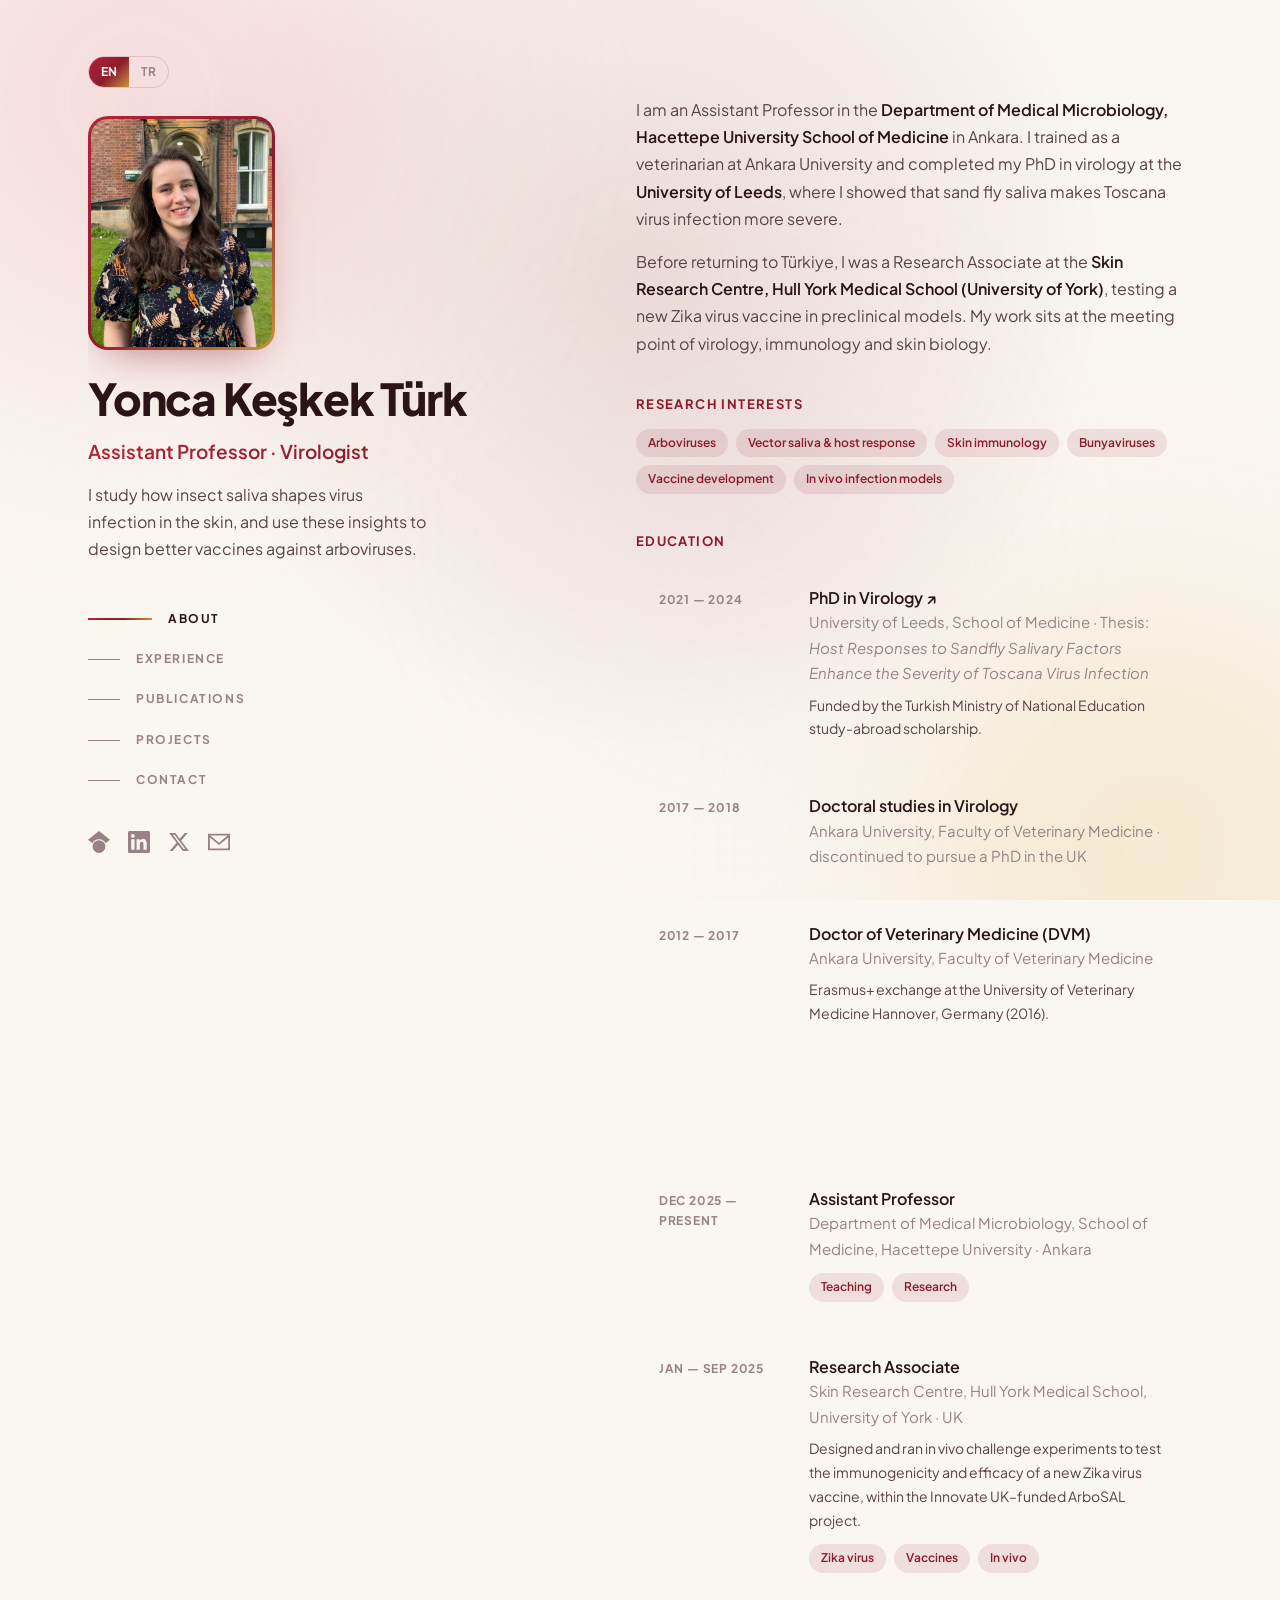
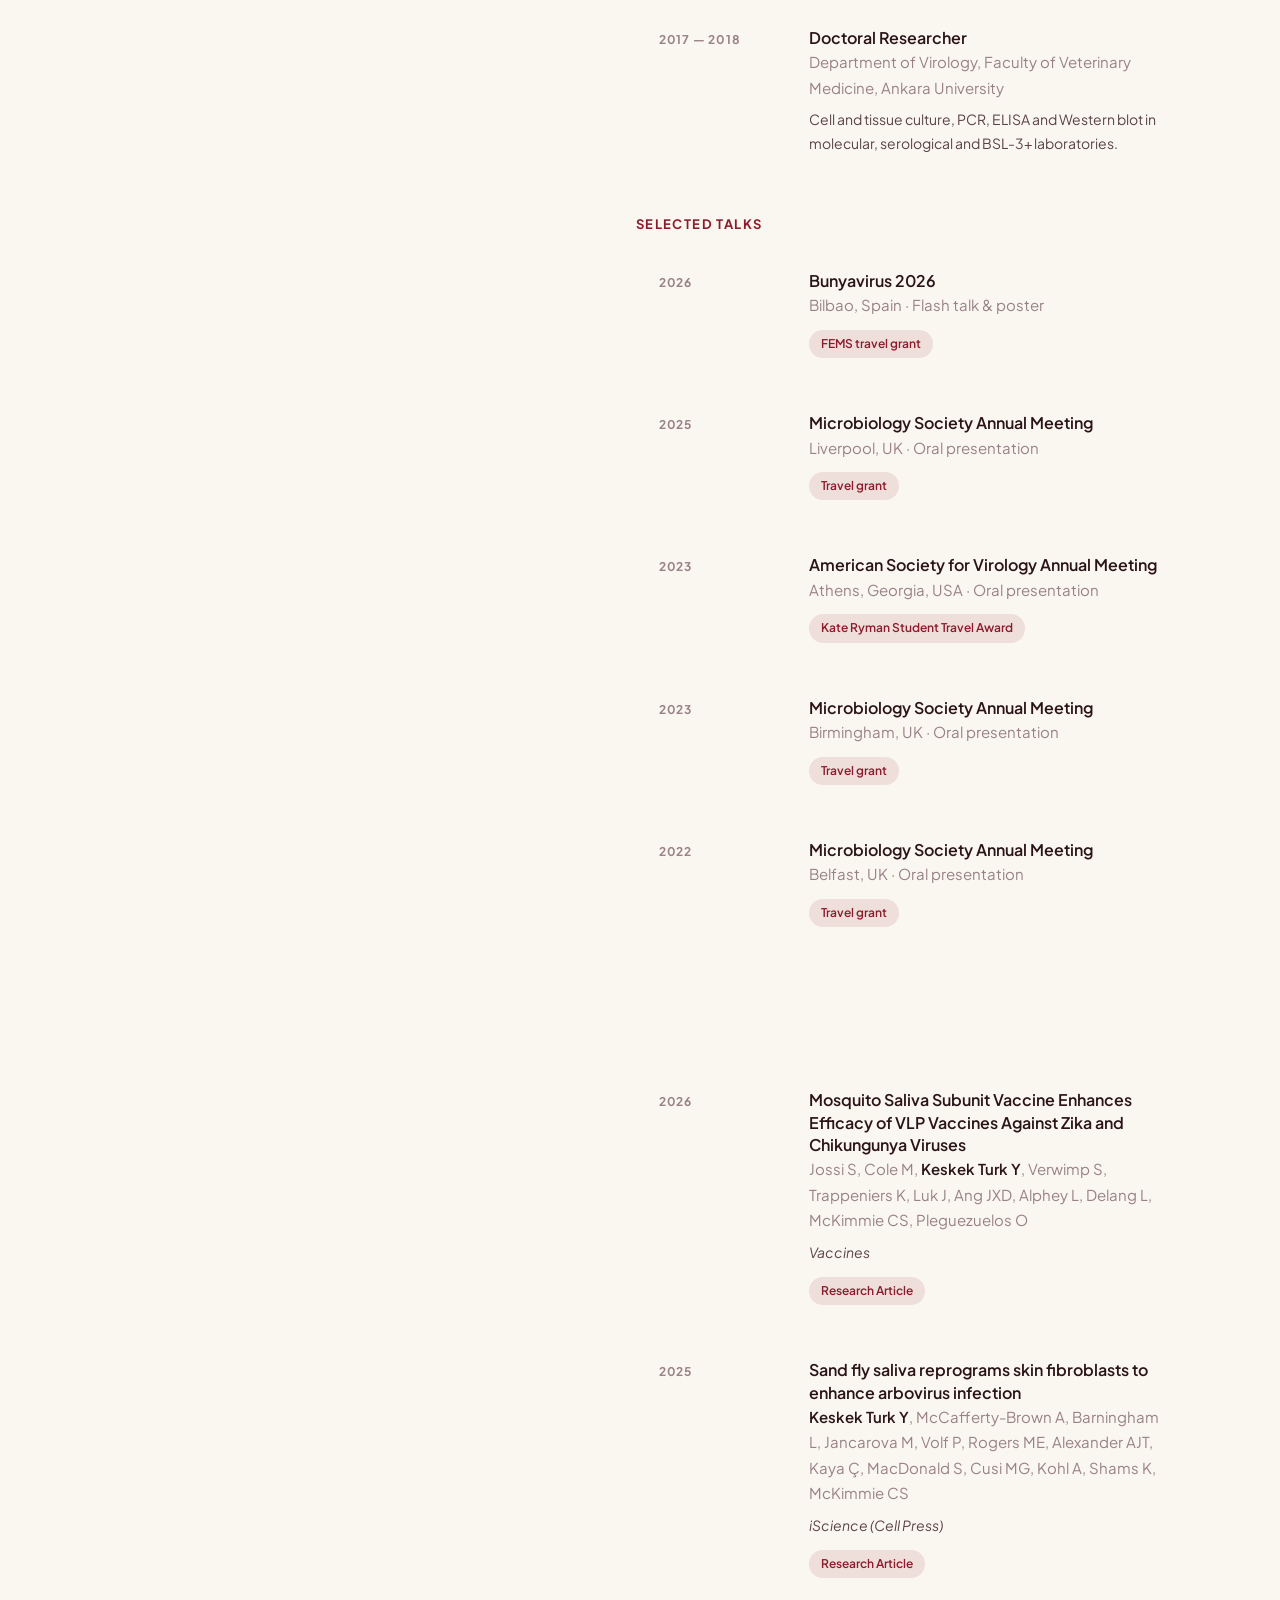
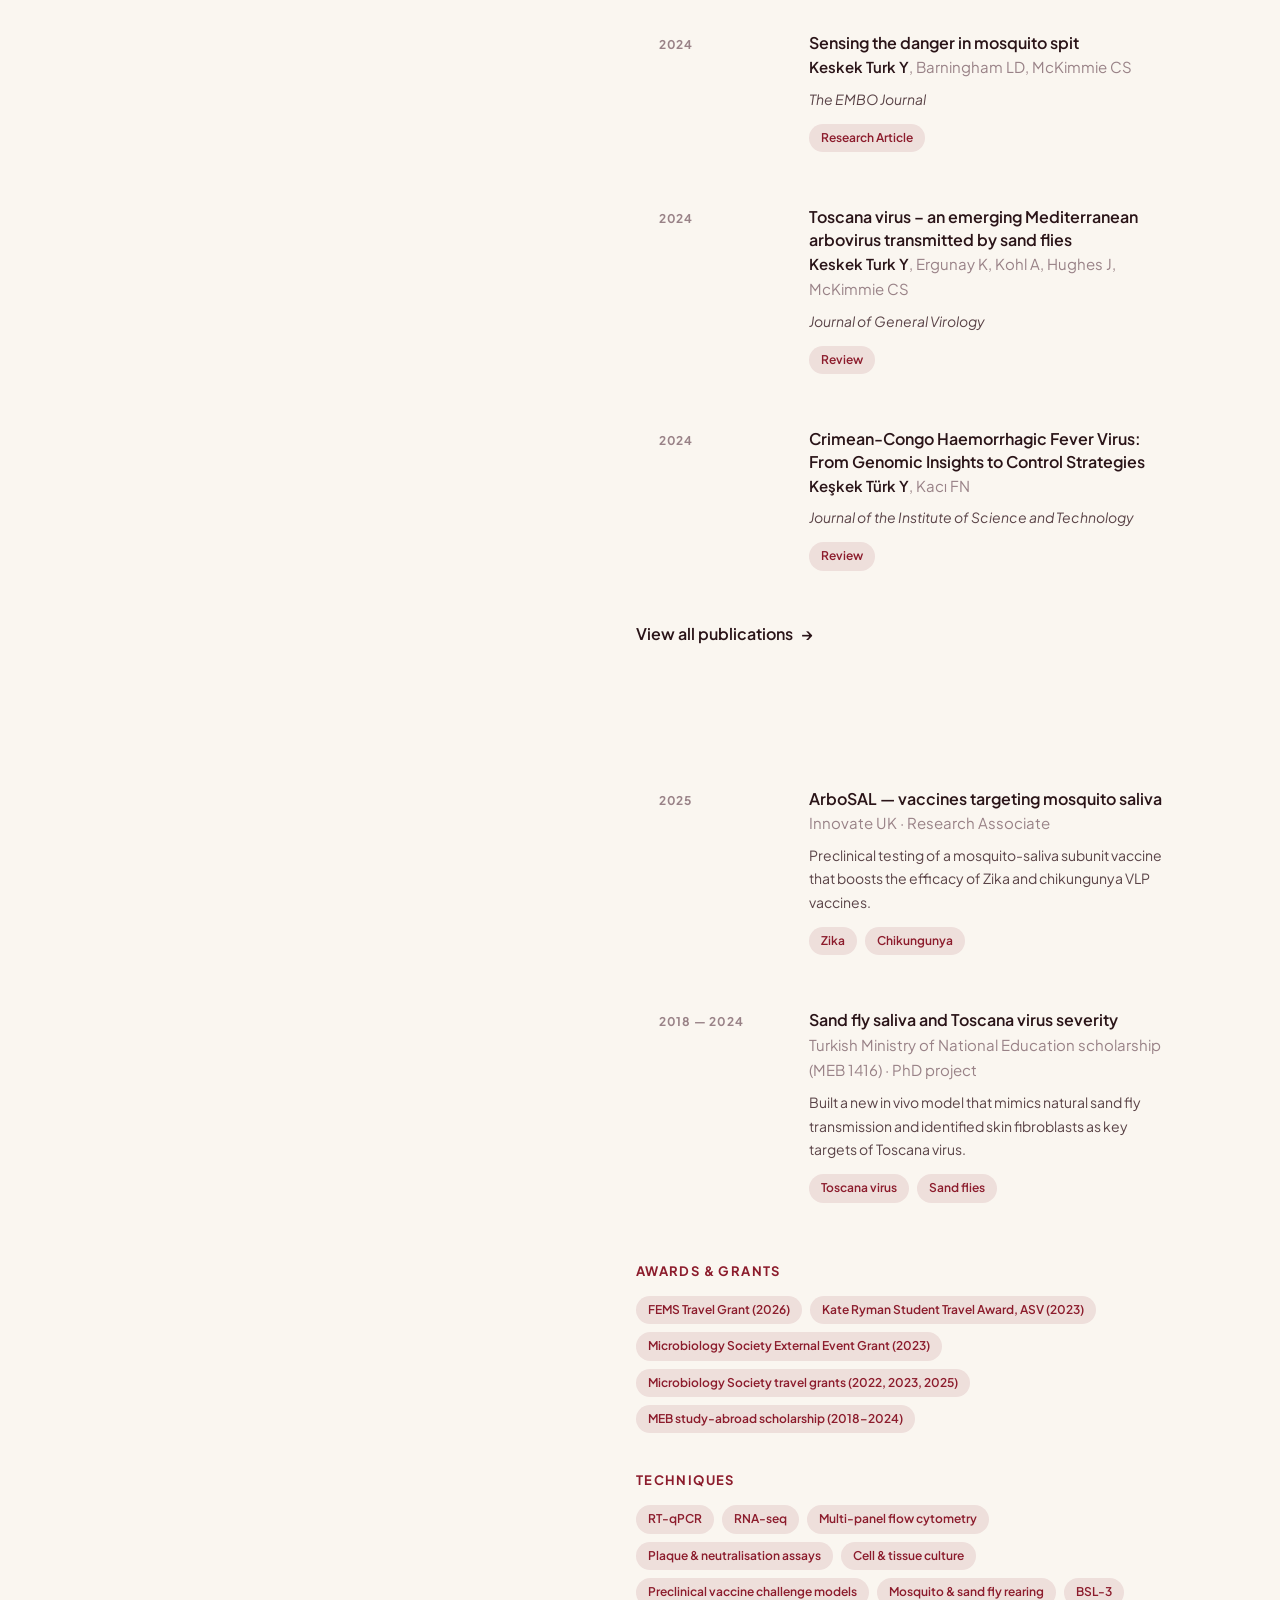
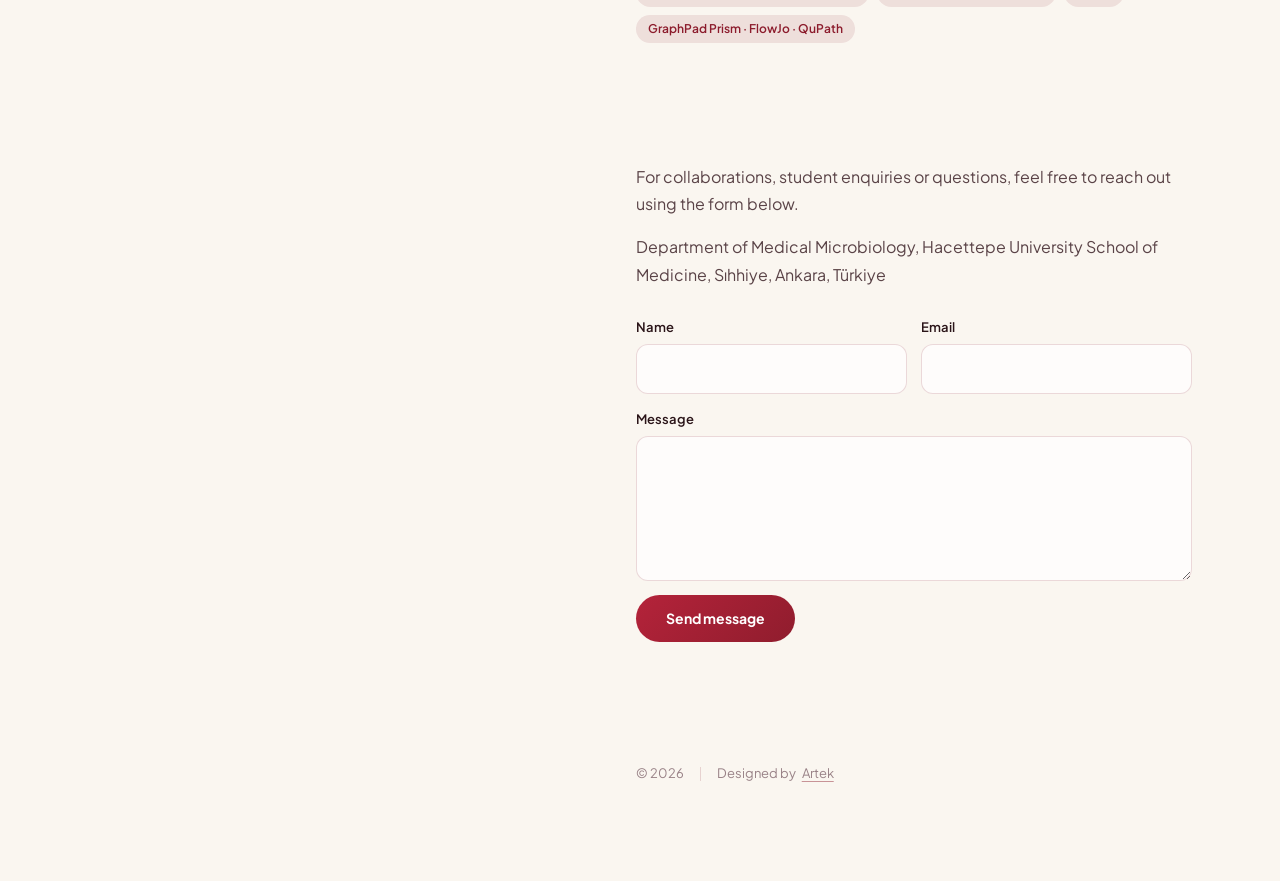
==== index.html @ ff36d695 "Add virus-themed favicon Co-Authored-By: Claude Opus 5.5 <noreply@anthropic.com>" ====
<!DOCTYPE html>
<html lang="en" data-lang="en">
<head>
  <meta charset="UTF-8">
  <meta name="viewport" content="width=device-width, initial-scale=1.0">
  <title>Dr. Yonca Keşkek Türk</title>
  <meta name="description" content="Dr. Yonca Keşkek Türk — Assistant Professor of Medical Microbiology at Hacettepe University. Virologist working on arboviruses, vector saliva and vaccines.">
  <meta property="og:title" content="Dr. Yonca Keşkek Türk">
  <meta property="og:description" content="Assistant Professor — research, publications and projects.">
  <meta property="og:image" content="https://yoncakeskekturk.com/images/yonca.jpg?v=3">
  <meta name="theme-color" content="#faf6f0">
  <link rel="icon" type="image/svg+xml" href="favicon.svg?v=1">
  <link rel="preconnect" href="https://fonts.googleapis.com">
  <link rel="preconnect" href="https://fonts.gstatic.com" crossorigin>
  <link href="https://fonts.googleapis.com/css2?family=Plus+Jakarta+Sans:wght@400;500;600;700;800&display=swap" rel="stylesheet">
  <link rel="stylesheet" href="styles.css?v=29">
  <script src="main.js?v=29" defer></script>
</head>
<body>
  <div class="bg-blobs" aria-hidden="true"><span></span><span></span><span></span></div>
  <div class="spotlight" aria-hidden="true"></div>

  <div class="layout">
    <header class="sidebar">
      <div>
      <div class="lang-switch" role="group" aria-label="Language">
        <button type="button" data-set-lang="en">EN</button>
        <button type="button" data-set-lang="tr">TR</button>
      </div>
        <div class="portrait"><img src="images/yonca.jpg?v=3" alt="Dr. Yonca Keşkek Türk" width="240" height="300"></div>
        <h1>Yonca Keşkek Türk</h1>
        <div class="title gradient-text"><span lang="en">Assistant Professor · Virologist</span><span lang="tr">Dr. Öğretim Üyesi · Virolog</span></div>
        <p class="tagline"><span lang="en">I study how insect saliva shapes virus infection in the skin, and use these insights to design better vaccines against arboviruses.</span><span lang="tr">Böcek tükürüğünün deride virüs enfeksiyonunu nasıl etkilediğini araştırıyor, bu bilgiyi arbovirüslere karşı daha etkili aşılar geliştirmek için kullanıyorum.</span></p>
        <nav aria-label="Sections">
          <ul class="nav">
        <li><a href="#about"><span lang="en">About</span><span lang="tr">Hakkında</span></a></li>
        <li><a href="#experience"><span lang="en">Experience</span><span lang="tr">Deneyim</span></a></li>
        <li><a href="#publications"><span lang="en">Publications</span><span lang="tr">Yayınlar</span></a></li>
        <li><a href="#projects"><span lang="en">Projects</span><span lang="tr">Projeler</span></a></li>
        <li><a href="#contact"><span lang="en">Contact</span><span lang="tr">İletişim</span></a></li>
          </ul>
        </nav>
      </div>
      <ul class="socials" aria-label="Profiles">
        <li><a href="https://scholar.google.com/citations?hl=en&amp;user=SQE0Mq8AAAAJ" target="_blank" rel="noopener" aria-label="Google Scholar" title="Google Scholar"><svg viewBox="0 0 24 24"><path d="M12 24a7 7 0 1 1 0-14 7 7 0 0 1 0 14zm0-24L0 9.5l4.838 3.94A8 8 0 0 1 12 9a8 8 0 0 1 7.162 4.44L24 9.5z"/></svg></a></li>
        <li><a href="https://www.linkedin.com/in/yoncakeskekturk" target="_blank" rel="noopener" aria-label="LinkedIn" title="LinkedIn"><svg viewBox="0 0 24 24"><path d="M20.447 20.452h-3.554v-5.569c0-1.328-.027-3.037-1.852-3.037-1.853 0-2.136 1.445-2.136 2.939v5.667H9.351V9h3.414v1.561h.046c.477-.9 1.637-1.85 3.37-1.85 3.601 0 4.267 2.37 4.267 5.455v6.286zM5.337 7.433a2.062 2.062 0 1 1 0-4.125 2.062 2.062 0 0 1 0 4.125zM7.119 20.452H3.555V9h3.564v11.452zM22.225 0H1.771C.792 0 0 .774 0 1.729v20.542C0 23.227.792 24 1.771 24h20.451C23.2 24 24 23.227 24 22.271V1.729C24 .774 23.2 0 22.222 0h.003z"/></svg></a></li>
        <li><a href="https://x.com/KeskekTurk" target="_blank" rel="noopener" aria-label="X (Twitter)" title="X (Twitter)"><svg viewBox="0 0 24 24"><path d="M18.244 2.25h3.308l-7.227 8.26 8.502 11.24H16.17l-5.214-6.817L4.99 21.75H1.68l7.73-8.835L1.254 2.25H8.08l4.713 6.231zm-1.161 17.52h1.833L7.084 4.126H5.117z"/></svg></a></li>
        <li><a href="mailto:yoncakeskekturk@outlook.com" aria-label="Email" title="Email"><svg viewBox="0 0 24 24"><path d="M0 3v18h24V3H0zm21.518 2L12 12.713 2.482 5h19.036zM2 19V7.183l10 8.104 10-8.104V19H2z"/></svg></a></li>
      </ul>
    </header>

    <main class="content">
      <section id="about">
        <h2 class="section-title"><span lang="en">About</span><span lang="tr">Hakkında</span></h2>
        <p><span lang="en">I am an Assistant Professor in the <strong>Department of Medical Microbiology, Hacettepe University School of Medicine</strong> in Ankara. I trained as a veterinarian at Ankara University and completed my PhD in virology at the <strong>University of Leeds</strong>, where I showed that sand fly saliva makes Toscana virus infection more severe.</span><span lang="tr">Ankara'da <strong>Hacettepe Üniversitesi Tıp Fakültesi Tıbbi Mikrobiyoloji Anabilim Dalı</strong>'nda Dr. Öğretim Üyesiyim. Ankara Üniversitesi Veteriner Fakültesi'nden mezun oldum ve doktoramı <strong>University of Leeds</strong>'te viroloji alanında tamamladım. Doktora çalışmamda kum sineği tükürüğünün Toskana virüsü enfeksiyonunu ağırlaştırdığını gösterdim.</span></p>
        <p><span lang="en">Before returning to Türkiye, I was a Research Associate at the <strong>Skin Research Centre, Hull York Medical School (University of York)</strong>, testing a new Zika virus vaccine in preclinical models. My work sits at the meeting point of virology, immunology and skin biology.</span><span lang="tr">Türkiye'ye dönmeden önce <strong>Hull York Medical School (University of York) Deri Araştırma Merkezi</strong>'nde araştırmacı olarak yeni bir Zika virüsü aşısını preklinik modellerde test ettim. Çalışmalarım viroloji, immünoloji ve deri biyolojisinin kesişiminde yer alıyor.</span></p>
        <h3 class="subhead"><span lang="en">Research Interests</span><span lang="tr">Araştırma Alanları</span></h3>
        <ul class="tags">
          <li class="tag"><span lang="en">Arboviruses</span><span lang="tr">Arbovirüsler</span></li>
          <li class="tag"><span lang="en">Vector saliva &amp; host response</span><span lang="tr">Vektör tükürüğü ve konak yanıtı</span></li>
          <li class="tag"><span lang="en">Skin immunology</span><span lang="tr">Deri immünolojisi</span></li>
          <li class="tag"><span lang="en">Bunyaviruses</span><span lang="tr">Bunyavirüsler</span></li>
          <li class="tag"><span lang="en">Vaccine development</span><span lang="tr">Aşı geliştirme</span></li>
          <li class="tag"><span lang="en">In vivo infection models</span><span lang="tr">In vivo enfeksiyon modelleri</span></li>
        </ul>
        <h3 class="subhead"><span lang="en">Education</span><span lang="tr">Eğitim</span></h3>
        <ul class="cards">
          <li class="entry">
            <div class="when"><span lang="en">2021 — 2024</span><span lang="tr">2021 — 2024</span></div>
            <div>
              <h3><a class="stretched" href="https://etheses.whiterose.ac.uk/id/eprint/35816/" target="_blank" rel="noopener"><span lang="en">PhD in Virology</span><span lang="tr">Doktora, Viroloji</span> <span class="arrow">↗</span></a></h3>
              <div class="sub">University of Leeds, School of Medicine · <span lang="en">Thesis: <em>Host Responses to Sandfly Salivary Factors Enhance the Severity of Toscana Virus Infection</em></span><span lang="tr">Tez: <em>Host Responses to Sandfly Salivary Factors Enhance the Severity of Toscana Virus Infection</em></span></div>
              <p><span lang="en">Funded by the Turkish Ministry of National Education study-abroad scholarship.</span><span lang="tr">Milli Eğitim Bakanlığı YLSY yurt dışı bursu ile desteklendi.</span></p>
            </div>
          </li>
          <li class="entry">
            <div class="when"><span lang="en">2017 — 2018</span><span lang="tr">2017 — 2018</span></div>
            <div>
              <h3><span lang="en">Doctoral studies in Virology</span><span lang="tr">Viroloji doktora eğitimi</span></h3>
              <div class="sub"><span lang="en">Ankara University, Faculty of Veterinary Medicine · discontinued to pursue a PhD in the UK</span><span lang="tr">Ankara Üniversitesi Veteriner Fakültesi · Birleşik Krallık'ta doktora için ayrıldı</span></div>
            </div>
          </li>
          <li class="entry">
            <div class="when"><span lang="en">2012 — 2017</span><span lang="tr">2012 — 2017</span></div>
            <div>
              <h3><span lang="en">Doctor of Veterinary Medicine (DVM)</span><span lang="tr">Veteriner Hekimlik Lisansı</span></h3>
              <div class="sub"><span lang="en">Ankara University, Faculty of Veterinary Medicine</span><span lang="tr">Ankara Üniversitesi Veteriner Fakültesi</span></div>
              <p><span lang="en">Erasmus+ exchange at the University of Veterinary Medicine Hannover, Germany (2016).</span><span lang="tr">Erasmus+ ile Hannover Veteriner Tıp Üniversitesi, Almanya (2016).</span></p>
            </div>
          </li>
        </ul>
      </section>

      <section id="experience">
        <h2 class="section-title"><span lang="en">Experience</span><span lang="tr">Deneyim</span></h2>
        <ul class="cards">
          <li class="entry">
            <div class="when"><span lang="en">Dec 2025 — Present</span><span lang="tr">Ara 2025 — Günümüz</span></div>
            <div>
              <h3><span lang="en">Assistant Professor</span><span lang="tr">Dr. Öğretim Üyesi</span></h3>
              <div class="sub"><span lang="en">Department of Medical Microbiology, School of Medicine, Hacettepe University · Ankara</span><span lang="tr">Tıbbi Mikrobiyoloji Anabilim Dalı, Tıp Fakültesi, Hacettepe Üniversitesi · Ankara</span></div>
              <ul class="tags"><li class="tag"><span lang="en">Teaching</span><span lang="tr">Eğitim</span></li><li class="tag"><span lang="en">Research</span><span lang="tr">Araştırma</span></li></ul>
            </div>
          </li>
          <li class="entry">
            <div class="when"><span lang="en">Jan — Sep 2025</span><span lang="tr">Oca — Eyl 2025</span></div>
            <div>
              <h3><span lang="en">Research Associate</span><span lang="tr">Araştırma Görevlisi (Postdoc)</span></h3>
              <div class="sub">Skin Research Centre, Hull York Medical School, University of York · <span lang="en">UK</span><span lang="tr">Birleşik Krallık</span></div>
              <p><span lang="en">Designed and ran in vivo challenge experiments to test the immunogenicity and efficacy of a new Zika virus vaccine, within the Innovate UK–funded ArboSAL project.</span><span lang="tr">Innovate UK destekli ArboSAL projesi kapsamında yeni bir Zika virüsü aşısının bağışıklık yanıtını ve etkinliğini test eden in vivo deneyleri tasarlayıp yürüttüm.</span></p>
              <ul class="tags"><li class="tag">Zika virus</li><li class="tag">Vaccines</li><li class="tag">In vivo</li></ul>
            </div>
          </li>
          <li class="entry">
            <div class="when"><span lang="en">2017 — 2018</span><span lang="tr">2017 — 2018</span></div>
            <div>
              <h3><span lang="en">Doctoral Researcher</span><span lang="tr">Doktora Araştırmacısı</span></h3>
              <div class="sub"><span lang="en">Department of Virology, Faculty of Veterinary Medicine, Ankara University</span><span lang="tr">Viroloji Anabilim Dalı, Veteriner Fakültesi, Ankara Üniversitesi</span></div>
              <p><span lang="en">Cell and tissue culture, PCR, ELISA and Western blot in molecular, serological and BSL-3+ laboratories.</span><span lang="tr">Moleküler, serolojik ve BSL-3+ laboratuvarlarında hücre ve doku kültürü, PCR, ELISA ve Western blot çalışmaları.</span></p>
            </div>
          </li>
        </ul>

        <h3 class="subhead"><span lang="en">Selected Talks</span><span lang="tr">Seçilmiş Sunumlar</span></h3>
        <ul class="cards">
          <li class="entry">
            <div class="when"><span lang="en">2026</span><span lang="tr">2026</span></div>
            <div>
              <h3>Bunyavirus 2026</h3>
              <div class="sub">Bilbao, <span lang="en">Spain</span><span lang="tr">İspanya</span> · <span lang="en">Flash talk &amp; poster</span><span lang="tr">Kısa sunum ve poster</span></div>
              <ul class="tags"><li class="tag"><span lang="en">FEMS travel grant</span><span lang="tr">FEMS seyahat bursu</span></li></ul>
            </div>
          </li>
          <li class="entry">
            <div class="when"><span lang="en">2025</span><span lang="tr">2025</span></div>
            <div>
              <h3>Microbiology Society Annual Meeting</h3>
              <div class="sub">Liverpool, UK · <span lang="en">Oral presentation</span><span lang="tr">Sözlü sunum</span></div>
              <ul class="tags"><li class="tag"><span lang="en">Travel grant</span><span lang="tr">Seyahat bursu</span></li></ul>
            </div>
          </li>
          <li class="entry">
            <div class="when"><span lang="en">2023</span><span lang="tr">2023</span></div>
            <div>
              <h3>American Society for Virology Annual Meeting</h3>
              <div class="sub">Athens, Georgia, USA · <span lang="en">Oral presentation</span><span lang="tr">Sözlü sunum</span></div>
              <ul class="tags"><li class="tag">Kate Ryman Student Travel Award</li></ul>
            </div>
          </li>
          <li class="entry">
            <div class="when"><span lang="en">2023</span><span lang="tr">2023</span></div>
            <div>
              <h3>Microbiology Society Annual Meeting</h3>
              <div class="sub">Birmingham, UK · <span lang="en">Oral presentation</span><span lang="tr">Sözlü sunum</span></div>
              <ul class="tags"><li class="tag"><span lang="en">Travel grant</span><span lang="tr">Seyahat bursu</span></li></ul>
            </div>
          </li>
          <li class="entry">
            <div class="when"><span lang="en">2022</span><span lang="tr">2022</span></div>
            <div>
              <h3>Microbiology Society Annual Meeting</h3>
              <div class="sub">Belfast, UK · <span lang="en">Oral presentation</span><span lang="tr">Sözlü sunum</span></div>
              <ul class="tags"><li class="tag"><span lang="en">Travel grant</span><span lang="tr">Seyahat bursu</span></li></ul>
            </div>
          </li>
        </ul>
      </section>

      <section id="publications">
        <h2 class="section-title"><span lang="en">Publications</span><span lang="tr">Yayınlar</span></h2>
        <ul class="cards">
          <li class="entry" data-type="article">
            <div class="when">2026</div>
            <div>
              <h3>Mosquito Saliva Subunit Vaccine Enhances Efficacy of VLP Vaccines Against Zika and Chikungunya Viruses</h3>
              <div class="sub">Jossi S, Cole M, <strong>Keskek Turk Y</strong>, Verwimp S, Trappeniers K, Luk J, Ang JXD, Alphey L, Delang L, McKimmie CS, Pleguezuelos O</div>
              <p><em>Vaccines</em></p>
              <ul class="tags"><li class="tag"><span lang="en">Research Article</span><span lang="tr">Araştırma Makalesi</span></li></ul>
            </div>
          </li>
          <li class="entry" data-type="article">
            <div class="when">2025</div>
            <div>
              <h3>Sand fly saliva reprograms skin fibroblasts to enhance arbovirus infection</h3>
              <div class="sub"><strong>Keskek Turk Y</strong>, McCafferty-Brown A, Barningham L, Jancarova M, Volf P, Rogers ME, Alexander AJT, Kaya Ç, MacDonald S, Cusi MG, Kohl A, Shams K, McKimmie CS</div>
              <p><em>iScience (Cell Press)</em></p>
              <ul class="tags"><li class="tag"><span lang="en">Research Article</span><span lang="tr">Araştırma Makalesi</span></li></ul>
            </div>
          </li>
          <li class="entry" data-type="article">
            <div class="when">2024</div>
            <div>
              <h3>Sensing the danger in mosquito spit</h3>
              <div class="sub"><strong>Keskek Turk Y</strong>, Barningham LD, McKimmie CS</div>
              <p><em>The EMBO Journal</em></p>
              <ul class="tags"><li class="tag"><span lang="en">Research Article</span><span lang="tr">Araştırma Makalesi</span></li></ul>
            </div>
          </li>
          <li class="entry" data-type="review">
            <div class="when">2024</div>
            <div>
              <h3>Toscana virus – an emerging Mediterranean arbovirus transmitted by sand flies</h3>
              <div class="sub"><strong>Keskek Turk Y</strong>, Ergunay K, Kohl A, Hughes J, McKimmie CS</div>
              <p><em>Journal of General Virology</em></p>
              <ul class="tags"><li class="tag"><span lang="en">Review</span><span lang="tr">Derleme</span></li></ul>
            </div>
          </li>
          <li class="entry" data-type="review">
            <div class="when">2024</div>
            <div>
              <h3>Crimean-Congo Haemorrhagic Fever Virus: From Genomic Insights to Control Strategies</h3>
              <div class="sub"><strong>Keşkek Türk Y</strong>, Kacı FN</div>
              <p><em>Journal of the Institute of Science and Technology</em></p>
              <ul class="tags"><li class="tag"><span lang="en">Review</span><span lang="tr">Derleme</span></li></ul>
            </div>
          </li>
        </ul>
        <a class="more-link" href="publications.html"><span lang="en">View all publications</span><span lang="tr">Tüm yayınları gör</span> <span class="arrow">→</span></a>
      </section>

      <section id="projects">
        <h2 class="section-title"><span lang="en">Projects &amp; Funding</span><span lang="tr">Projeler ve Destekler</span></h2>
        <ul class="cards">
          <li class="entry">
            <div class="when"><span lang="en">2025</span><span lang="tr">2025</span></div>
            <div>
              <h3><span lang="en">ArboSAL — vaccines targeting mosquito saliva</span><span lang="tr">ArboSAL — sivrisinek tükürüğünü hedefleyen aşılar</span></h3>
              <div class="sub">Innovate UK · <span lang="en">Research Associate</span><span lang="tr">Araştırmacı</span></div>
              <p><span lang="en">Preclinical testing of a mosquito-saliva subunit vaccine that boosts the efficacy of Zika and chikungunya VLP vaccines.</span><span lang="tr">Zika ve chikungunya VLP aşılarının etkinliğini artıran sivrisinek tükürüğü alt birim aşısının preklinik testleri.</span></p>
              <ul class="tags"><li class="tag">Zika</li><li class="tag">Chikungunya</li></ul>
            </div>
          </li>
          <li class="entry">
            <div class="when"><span lang="en">2018 — 2024</span><span lang="tr">2018 — 2024</span></div>
            <div>
              <h3><span lang="en">Sand fly saliva and Toscana virus severity</span><span lang="tr">Kum sineği tükürüğü ve Toskana virüsü</span></h3>
              <div class="sub"><span lang="en">Turkish Ministry of National Education scholarship (MEB 1416) · PhD project</span><span lang="tr">Milli Eğitim Bakanlığı YLSY bursu (MEB 1416) · Doktora projesi</span></div>
              <p><span lang="en">Built a new in vivo model that mimics natural sand fly transmission and identified skin fibroblasts as key targets of Toscana virus.</span><span lang="tr">Doğal kum sineği bulaşını taklit eden yeni bir in vivo model kurdum ve deri fibroblastlarını Toskana virüsünün temel hedef hücreleri olarak belirledim.</span></p>
              <ul class="tags"><li class="tag">Toscana virus</li><li class="tag"><span lang="en">Sand flies</span><span lang="tr">Kum sinekleri</span></li></ul>
            </div>
          </li>
        </ul>

        <h3 class="subhead"><span lang="en">Awards &amp; Grants</span><span lang="tr">Ödüller ve Burslar</span></h3>
        <ul class="tags">
          <li class="tag">FEMS Travel Grant (2026)</li>
          <li class="tag">Kate Ryman Student Travel Award, ASV (2023)</li>
          <li class="tag">Microbiology Society External Event Grant (2023)</li>
          <li class="tag"><span lang="en">Microbiology Society travel grants (2022, 2023, 2025)</span><span lang="tr">Microbiology Society seyahat bursları (2022, 2023, 2025)</span></li>
          <li class="tag"><span lang="en">MEB study-abroad scholarship (2018–2024)</span><span lang="tr">MEB yurt dışı lisansüstü bursu (2018–2024)</span></li>
        </ul>

        <h3 class="subhead"><span lang="en">Techniques</span><span lang="tr">Teknikler</span></h3>
        <ul class="tags">
          <li class="tag">RT-qPCR</li><li class="tag">RNA-seq</li><li class="tag"><span lang="en">Multi-panel flow cytometry</span><span lang="tr">Çok parametreli akım sitometrisi</span></li>
          <li class="tag"><span lang="en">Plaque &amp; neutralisation assays</span><span lang="tr">Plak ve nötralizasyon testleri</span></li><li class="tag"><span lang="en">Cell &amp; tissue culture</span><span lang="tr">Hücre ve doku kültürü</span></li>
          <li class="tag"><span lang="en">Preclinical vaccine challenge models</span><span lang="tr">Preklinik aşı deney modelleri</span></li><li class="tag"><span lang="en">Mosquito &amp; sand fly rearing</span><span lang="tr">Sivrisinek ve kum sineği yetiştirme</span></li>
          <li class="tag">BSL-3</li><li class="tag">GraphPad Prism · FlowJo · QuPath</li>
        </ul>
      </section>

      <section id="contact">
        <h2 class="section-title"><span lang="en">Contact</span><span lang="tr">İletişim</span></h2>
        <p><span lang="en">For collaborations, student enquiries or questions, feel free to reach out using the form below.</span><span lang="tr">İş birlikleri, öğrenci başvuruları veya sorularınız için aşağıdaki formu kullanarak bana ulaşabilirsiniz.</span></p>
        <ul class="contact-lines">
          <li><span lang="en">Department of Medical Microbiology, Hacettepe University School of Medicine, Sıhhiye, Ankara, Türkiye</span><span lang="tr">Tıbbi Mikrobiyoloji Anabilim Dalı, Hacettepe Üniversitesi Tıp Fakültesi, Sıhhiye, Ankara</span></li>
        </ul>
        <form class="contact-form" action="https://formsubmit.co/yoncakeskekturk@outlook.com" method="POST">
          <input type="hidden" name="_next" value="https://yoncakeskekturk.com/#contact">
          <input type="hidden" name="_captcha" value="true">
          <div class="form-row">
            <div class="form-group"><label for="f-name"><span lang="en">Name</span><span lang="tr">Ad Soyad</span></label><input id="f-name" type="text" name="name" required></div>
            <div class="form-group"><label for="f-email"><span lang="en">Email</span><span lang="tr">E-posta</span></label><input id="f-email" type="email" name="email" required></div>
          </div>
          <div class="form-group"><label for="f-msg"><span lang="en">Message</span><span lang="tr">Mesaj</span></label><textarea id="f-msg" name="message" rows="5" required></textarea></div>
          <button type="submit" class="btn"><span lang="en">Send message</span><span lang="tr">Mesaj gönder</span></button>
        </form>
      </section>

      <footer class="note">© 2026<span class="divider" aria-hidden="true"></span>Designed by <a class="credit" href="https://www.linkedin.com/in/ahmetturk08/" target="_blank" rel="noopener">Artek</a></footer>
    </main>
  </div>
</body>
</html>
---- styles.css ----
/* ==========================================================
   Yonca Keşkek Türk — Academic website
   Two-column layout, burgundy & gold theme
   ========================================================== */

:root {
  /* Burgundy & gold */
  --bg: #faf6f0;
  --heading: #2a1418;
  --text: #5a4347;
  --muted: #998287;
  --accent: #8c1c2c;           /* text accent */
  --rgb: 140, 28, 44;          /* accent as r, g, b */
  --gradient: linear-gradient(135deg, #b4233a 0%, #8c1c2c 55%, #c8963e 100%);
  --blob1: #f2c9cf;
  --blob2: #f3dfb8;
  --blob3: #ead7d9;
  --blob-opacity: 0.55;
  --surface: rgba(255, 255, 255, 0.7);
  --chip-bg: rgba(var(--rgb), 0.1);
  --hover-bg: var(--surface);
  --border: rgba(var(--rgb), 0.16);
}

* { box-sizing: border-box; margin: 0; padding: 0; }

html { scroll-behavior: smooth; }

body {
  background: var(--bg);
  color: var(--text);
  font-family: 'Plus Jakarta Sans', sans-serif;
  font-size: 16px;
  line-height: 1.7;
  overflow-x: hidden;
}

::selection { background: rgba(var(--rgb), 0.28); color: var(--heading); }

a { color: var(--heading); text-decoration: none; }
img { max-width: 100%; display: block; }

/* ---------- Language switching ----------
   Every translatable text is written twice:
   <span lang="en">…</span><span lang="tr">…</span> */
html[data-lang="en"] [lang="tr"]:not(html),
html[data-lang="tr"] [lang="en"]:not(html) {
  display: none !important;
}

/* ---------- Animated background ---------- */
.bg-blobs {
  position: fixed;
  inset: 0;
  z-index: -2;
  overflow: hidden;
  pointer-events: none;
}
.bg-blobs span {
  position: absolute;
  border-radius: 50%;
  filter: blur(110px);
  opacity: var(--blob-opacity);
  animation: drift 22s ease-in-out infinite alternate;
}
.bg-blobs span:nth-child(1) { width: 520px; height: 520px; background: var(--blob1); top: -160px; left: -120px; }
.bg-blobs span:nth-child(2) { width: 460px; height: 460px; background: var(--blob2); bottom: -180px; right: -100px; animation-delay: -7s; }
.bg-blobs span:nth-child(3) { width: 340px; height: 340px; background: var(--blob3); top: 40%; left: 45%; opacity: calc(var(--blob-opacity) * 0.5); animation-delay: -14s; }

@keyframes drift {
  0%   { transform: translate(0, 0) scale(1); }
  50%  { transform: translate(60px, 40px) scale(1.1); }
  100% { transform: translate(-40px, 80px) scale(0.95); }
}

@media (prefers-reduced-motion: reduce) {
  .bg-blobs span { animation: none; }
  html { scroll-behavior: auto; }
}

.spotlight {
  pointer-events: none;
  position: fixed;
  inset: 0;
  z-index: -1;
  background: radial-gradient(600px at 50% 30%, rgba(var(--rgb), 0.12), transparent 80%);
}

.gradient-text {
  background: var(--gradient);
  -webkit-background-clip: text;
  background-clip: text;
  color: transparent;
}

/* ---------- Layout ---------- */
.layout {
  max-width: 1200px;
  margin: 0 auto;
  padding: 0 48px;
  display: grid;
  grid-template-columns: 1fr 1.15fr;
  gap: 64px;
}

/* Left column — sticky */
.sidebar {
  position: sticky;
  top: 0;
  height: 100vh;
  overflow-y: auto;
  scrollbar-width: none;
  padding: 56px 0 40px;
  display: flex;
  flex-direction: column;
  justify-content: space-between;
}

.lang-switch {
  display: inline-flex;
  border: 1px solid var(--border);
  border-radius: 9999px;
  overflow: hidden;
  margin-bottom: 28px;
}
.lang-switch button {
  background: none;
  border: none;
  color: var(--muted);
  font: inherit;
  font-size: 12px;
  font-weight: 700;
  padding: 5px 12px;
  cursor: pointer;
  transition: color 0.2s;
}
.lang-switch button:hover { color: var(--heading); }
.lang-switch button.active { background: var(--gradient); color: #fff; }

.portrait {
  height: min(280px, 26vh);
  aspect-ratio: 4 / 5;
  border-radius: 20px;
  padding: 3px;
  background: var(--gradient);
  margin-bottom: 24px;
  box-shadow: 0 18px 40px -20px rgba(var(--rgb), 0.6);
}
.portrait img {
  width: 100%;
  height: 100%;
  border-radius: 17px;
  object-fit: cover;
  object-position: 50% 20%;
}

.sidebar h1 {
  font-size: 44px;
  font-weight: 800;
  line-height: 1.1;
  letter-spacing: -1.2px;
  color: var(--heading);
}
.sidebar .title {
  margin-top: 12px;
  font-size: 19px;
  font-weight: 600;
}
.sidebar .tagline {
  margin-top: 14px;
  max-width: 340px;
}

/* Scroll-spy nav */
.nav { margin-top: 36px; list-style: none; }
.nav a {
  display: inline-flex;
  align-items: center;
  gap: 16px;
  padding: 10px 0;
  font-size: 12px;
  font-weight: 700;
  letter-spacing: 1.6px;
  text-transform: uppercase;
  color: var(--muted);
  transition: color 0.2s;
}
.nav a::before {
  content: '';
  width: 32px;
  height: 1px;
  background: var(--muted);
  transition: all 0.25s ease;
}
.nav a:hover,
.nav a.active { color: var(--heading); }
.nav a:hover::before,
.nav a.active::before {
  width: 64px;
  height: 2px;
  background: var(--gradient);
}

/* Social icons */
.socials { display: flex; gap: 18px; list-style: none; align-items: center; }
.socials a {
  color: var(--muted);
  display: inline-flex;
  transition: color 0.2s, transform 0.2s;
}
.socials a:hover { color: var(--accent); transform: translateY(-3px); }
.socials svg { width: 22px; height: 22px; fill: currentColor; }

/* Right column — content */
.content { padding: 96px 0; }

section { margin-bottom: 120px; scroll-margin-top: 96px; }

.section-title {
  display: none;
  font-size: 13px;
  font-weight: 700;
  letter-spacing: 1.6px;
  text-transform: uppercase;
  color: var(--heading);
  margin-bottom: 28px;
}

.content p { margin-bottom: 16px; }
.content strong, .hl { color: var(--heading); font-weight: 600; }

.placeholder {
  border-bottom: 1px dashed rgba(var(--rgb), 0.5);
  font-style: italic;
}

.subhead {
  font-size: 13px;
  font-weight: 700;
  letter-spacing: 1.4px;
  text-transform: uppercase;
  color: var(--accent);
  margin: 36px 0 14px;
}

/* ---------- Cards (experience / projects / publications) ---------- */
.cards { list-style: none; display: grid; gap: 12px; }
.cards:hover .entry { opacity: 0.55; }
.cards .entry:hover { opacity: 1; }

.entry {
  position: relative;
  display: grid;
  grid-template-columns: 130px 1fr;
  gap: 20px;
  padding: 20px 22px;
  border-radius: 14px;
  border: 1px solid transparent;
  transition: all 0.25s ease;
}
.entry:hover {
  background: var(--hover-bg);
  border-color: var(--border);
  box-shadow: 0 12px 30px -16px rgba(var(--rgb), 0.45);
}
.entry .when {
  font-size: 12px;
  font-weight: 700;
  letter-spacing: 0.8px;
  text-transform: uppercase;
  color: var(--muted);
  padding-top: 3px;
}
.entry h3 {
  font-size: 16px;
  font-weight: 600;
  color: var(--heading);
  line-height: 1.4;
}
.entry h3 .arrow { display: inline-block; transition: transform 0.2s; }
.entry:hover h3 { color: var(--accent); }
.entry:hover h3 .arrow { transform: translate(3px, -3px); }
.entry .sub { color: var(--muted); font-size: 15px; }
.entry p { font-size: 14px; margin: 8px 0 0; }

/* Whole card clickable when it has a main link */
.entry a.stretched::after { content: ''; position: absolute; inset: 0; }

.thumb {
  width: 120px;
  aspect-ratio: 16 / 10;
  border-radius: 8px;
  border: 1px solid var(--border);
  background: var(--gradient);
  opacity: 0.6;
  object-fit: cover;
}

.tags { display: flex; flex-wrap: wrap; gap: 8px; margin-top: 12px; list-style: none; }
.tag {
  font-size: 12px;
  font-weight: 600;
  padding: 4px 12px;
  border-radius: 9999px;
  background: var(--chip-bg);
  color: var(--accent);
}

.more-link {
  display: inline-flex;
  align-items: center;
  gap: 8px;
  margin-top: 28px;
  font-weight: 600;
  color: var(--heading);
}
.more-link span.arrow { transition: transform 0.2s; }
.more-link:hover { color: var(--accent); }
.more-link:hover span.arrow { transform: translateX(4px); }

/* ---------- Contact ---------- */
.contact-lines { list-style: none; display: grid; gap: 6px; margin-bottom: 28px; }
.contact-lines a { color: var(--accent); }

.contact-form { display: grid; gap: 14px; }
.form-row { display: grid; grid-template-columns: 1fr 1fr; gap: 14px; }
.form-group { display: grid; gap: 6px; }
.form-group label { font-size: 13px; font-weight: 600; color: var(--heading); }
.form-group input,
.form-group textarea {
  background: var(--surface);
  border: 1px solid var(--border);
  border-radius: 12px;
  padding: 12px 14px;
  color: var(--heading);
  font: inherit;
  font-size: 14px;
  transition: border-color 0.2s, box-shadow 0.2s;
}
.form-group input:focus,
.form-group textarea:focus {
  outline: none;
  border-color: var(--accent);
  box-shadow: 0 0 0 3px rgba(var(--rgb), 0.18);
}

.btn {
  justify-self: start;
  border: none;
  border-radius: 9999px;
  padding: 12px 30px;
  font: inherit;
  font-size: 14px;
  font-weight: 700;
  color: #fff;
  background: var(--gradient);
  background-size: 200% 200%;
  cursor: pointer;
  transition: background-position 0.4s, transform 0.2s, box-shadow 0.2s;
}
.btn:hover {
  background-position: 100% 0;
  transform: translateY(-2px);
  box-shadow: 0 10px 25px -10px rgba(var(--rgb), 0.55);
}

/* ---------- Publication filters (full list page) ---------- */
.filters { display: flex; flex-wrap: wrap; gap: 8px; margin-bottom: 32px; }
.filters button {
  background: none;
  border: 1px solid var(--border);
  color: var(--text);
  font: inherit;
  font-size: 13px;
  font-weight: 600;
  padding: 6px 16px;
  border-radius: 9999px;
  cursor: pointer;
}
.filters button.active { background: var(--gradient); color: #fff; border-color: transparent; }

.back-link { display: inline-block; margin-bottom: 24px; font-weight: 600; color: var(--accent); }

.page-single { max-width: 860px; margin: 0 auto; padding: 80px 24px; }
.page-single h1 { font-size: 40px; font-weight: 800; color: var(--heading); letter-spacing: -1px; margin-bottom: 8px; }
.year { font-size: 18px; font-weight: 700; margin: 32px 0 8px; }

footer.note {
  display: flex;
  flex-wrap: wrap;
  align-items: center;
  gap: 6px;
  font-size: 13px;
  color: var(--muted);
}
footer.note .divider {
  width: 1px;
  height: 14px;
  margin: 0 10px;
  background: var(--border);
}
footer.note .credit {
  color: inherit;
  text-decoration: underline;
  text-decoration-color: rgba(var(--rgb), 0.45);
  text-decoration-thickness: 1px;
  text-underline-offset: 3px;
  transition: color 0.2s, text-decoration-color 0.2s;
}
footer.note .credit:hover {
  color: var(--accent);
  text-decoration-color: currentColor;
}

/* ---------- Responsive ---------- */
@media (max-width: 1000px) {
  .layout { grid-template-columns: 1fr; gap: 0; padding: 0 24px; }
  .sidebar { position: static; height: auto; padding: 64px 0 24px; }
  .nav { display: none; }
  .socials { margin-top: 28px; }
  .content { padding: 24px 0 64px; }
  section { margin-bottom: 80px; scroll-margin-top: 24px; }
  .section-title {
    display: block;
    position: sticky;
    top: 0;
    z-index: 5;
    margin: 0 -24px 20px;
    padding: 16px 24px;
    background: var(--bg);
    opacity: 0.95;
    backdrop-filter: blur(10px);
  }
}

@media (max-width: 600px) {
  .sidebar h1 { font-size: 34px; }
  .portrait { height: 260px; }
  .entry { grid-template-columns: 1fr; gap: 6px; padding: 16px; }
  .entry .thumb { order: 2; }
  .form-row { grid-template-columns: 1fr; }
}
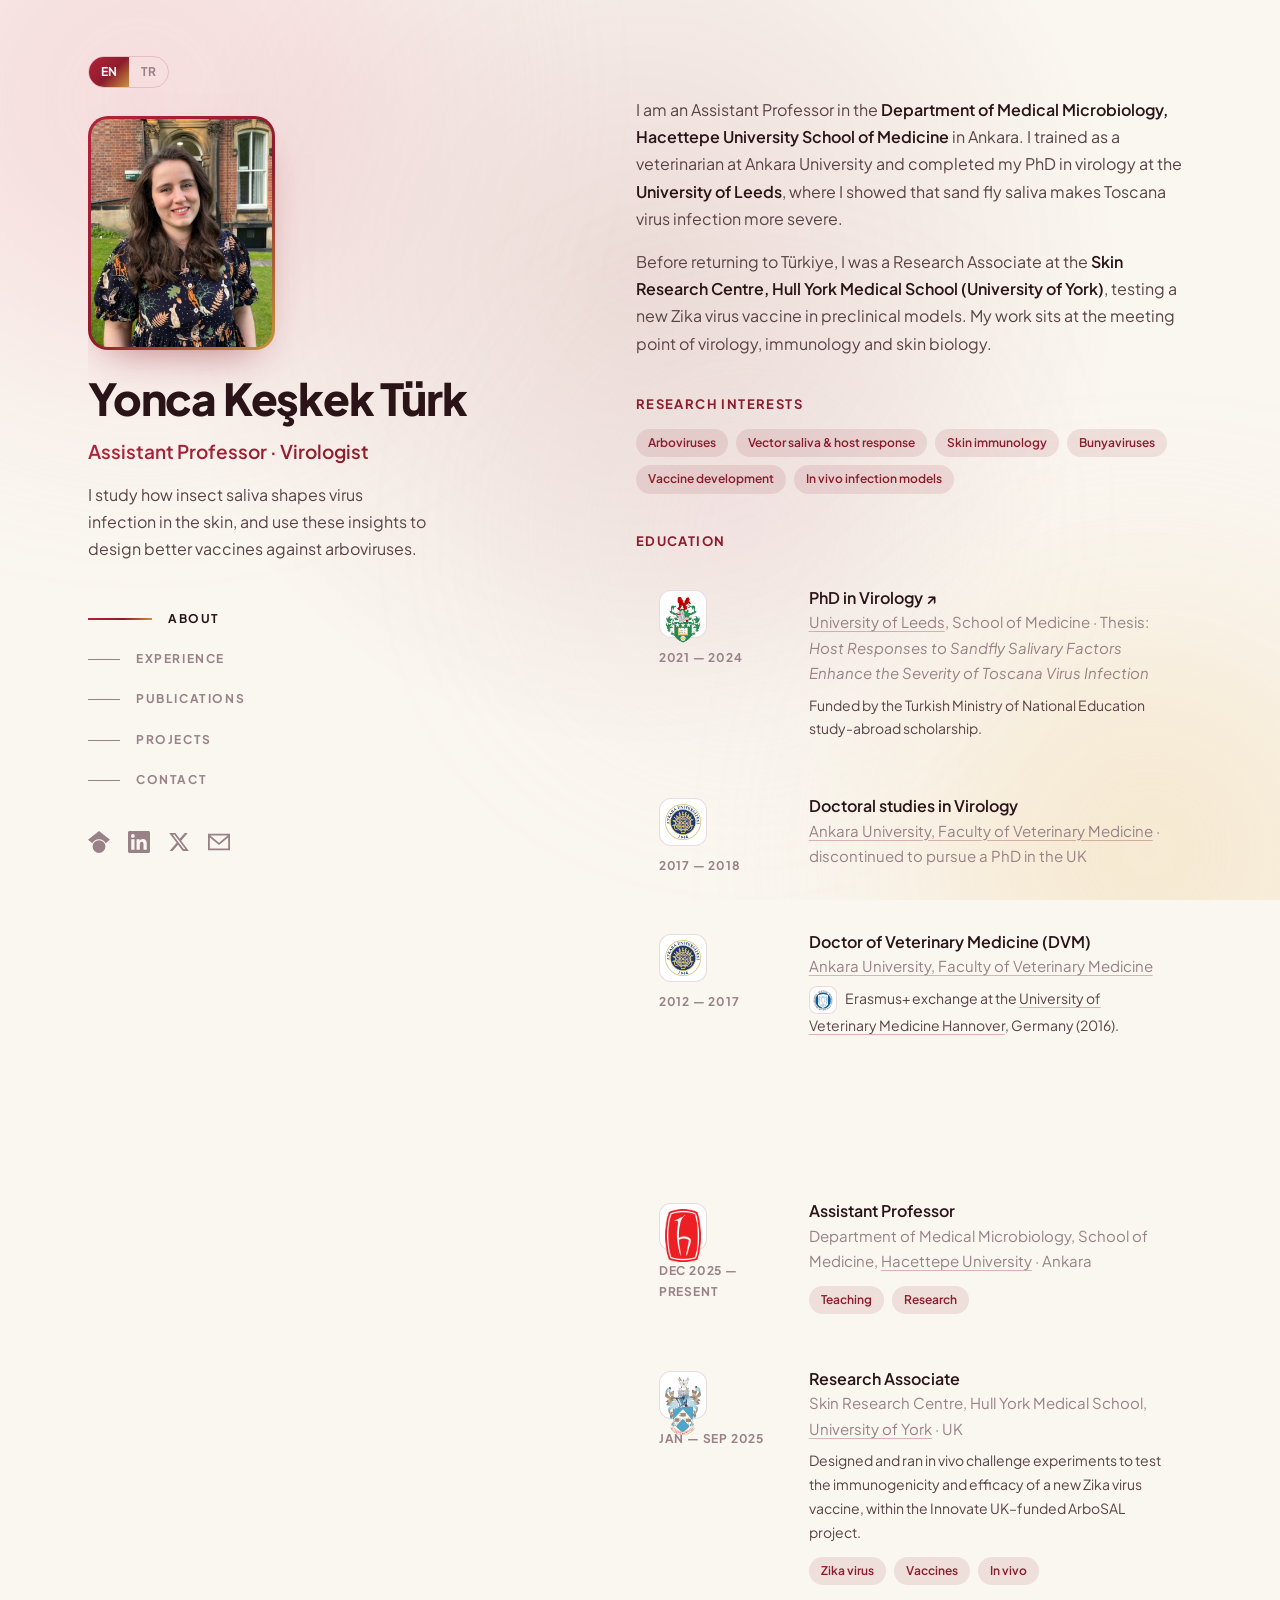
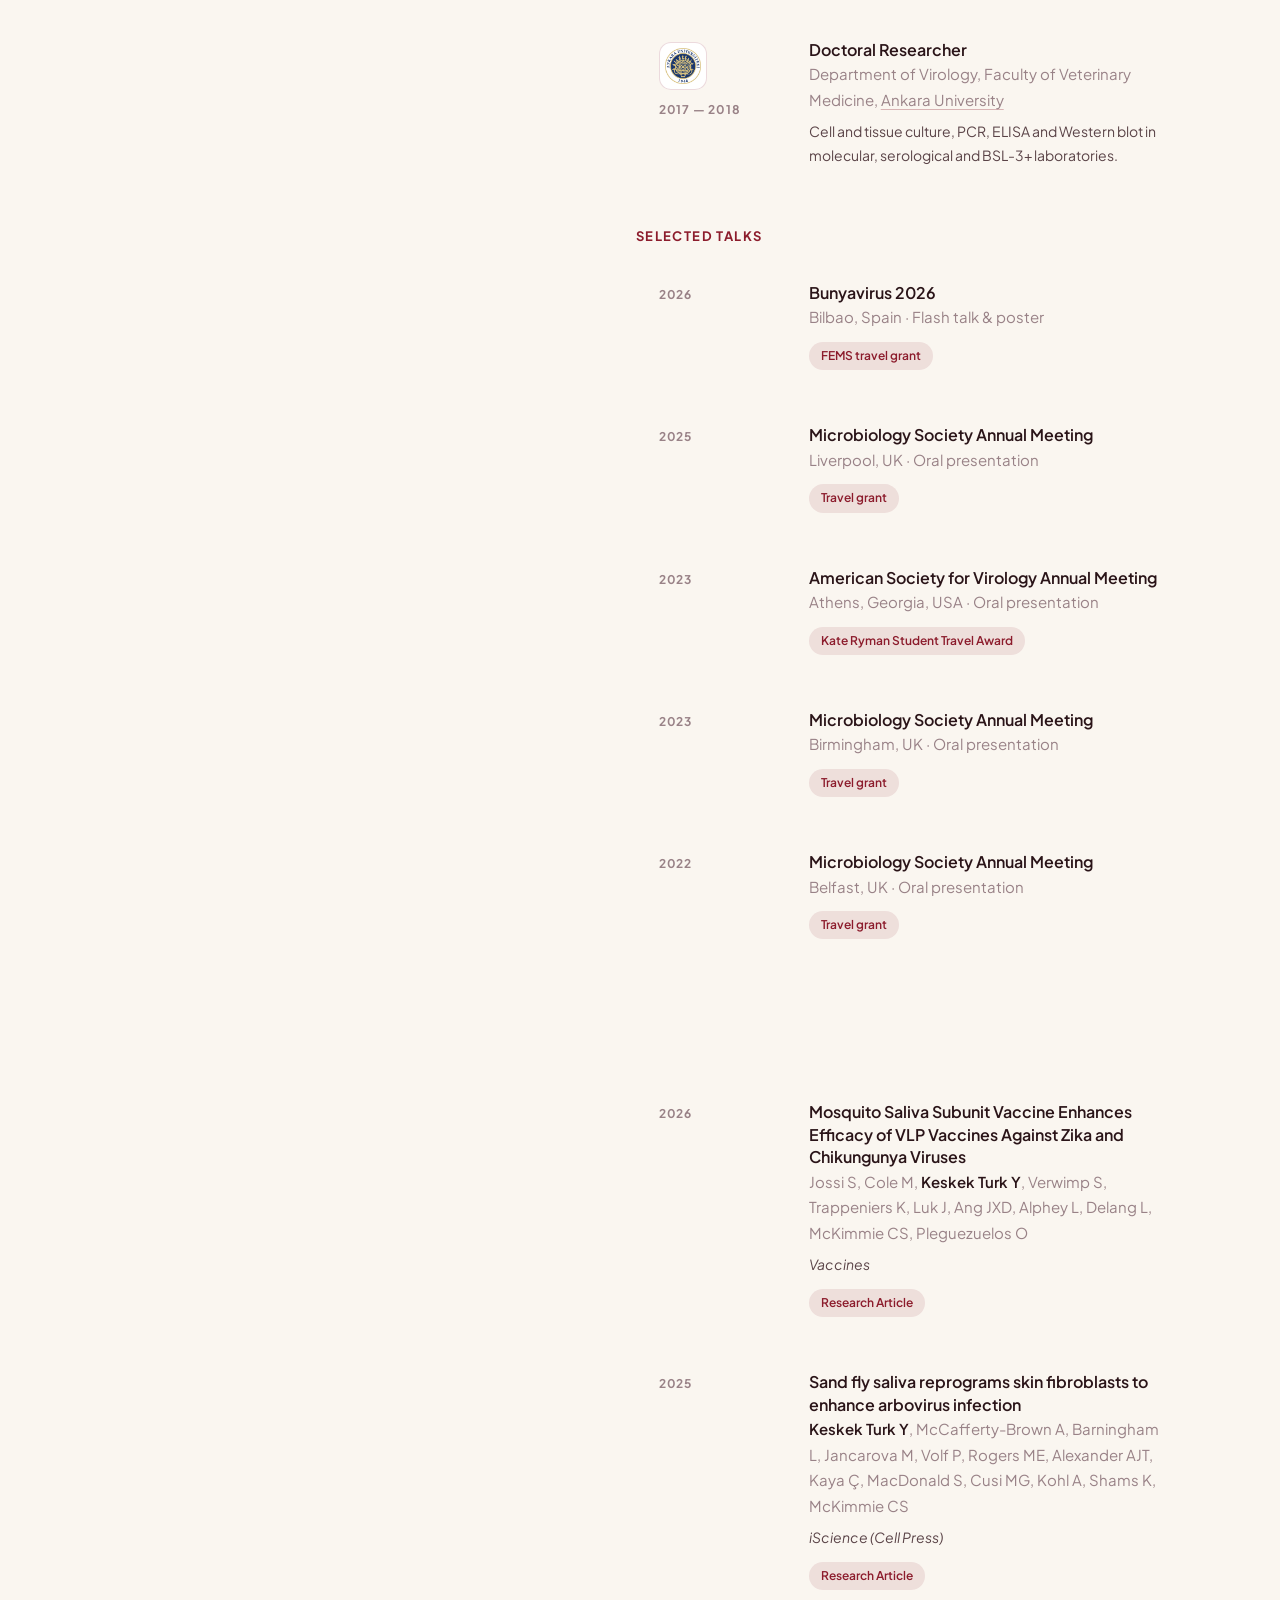
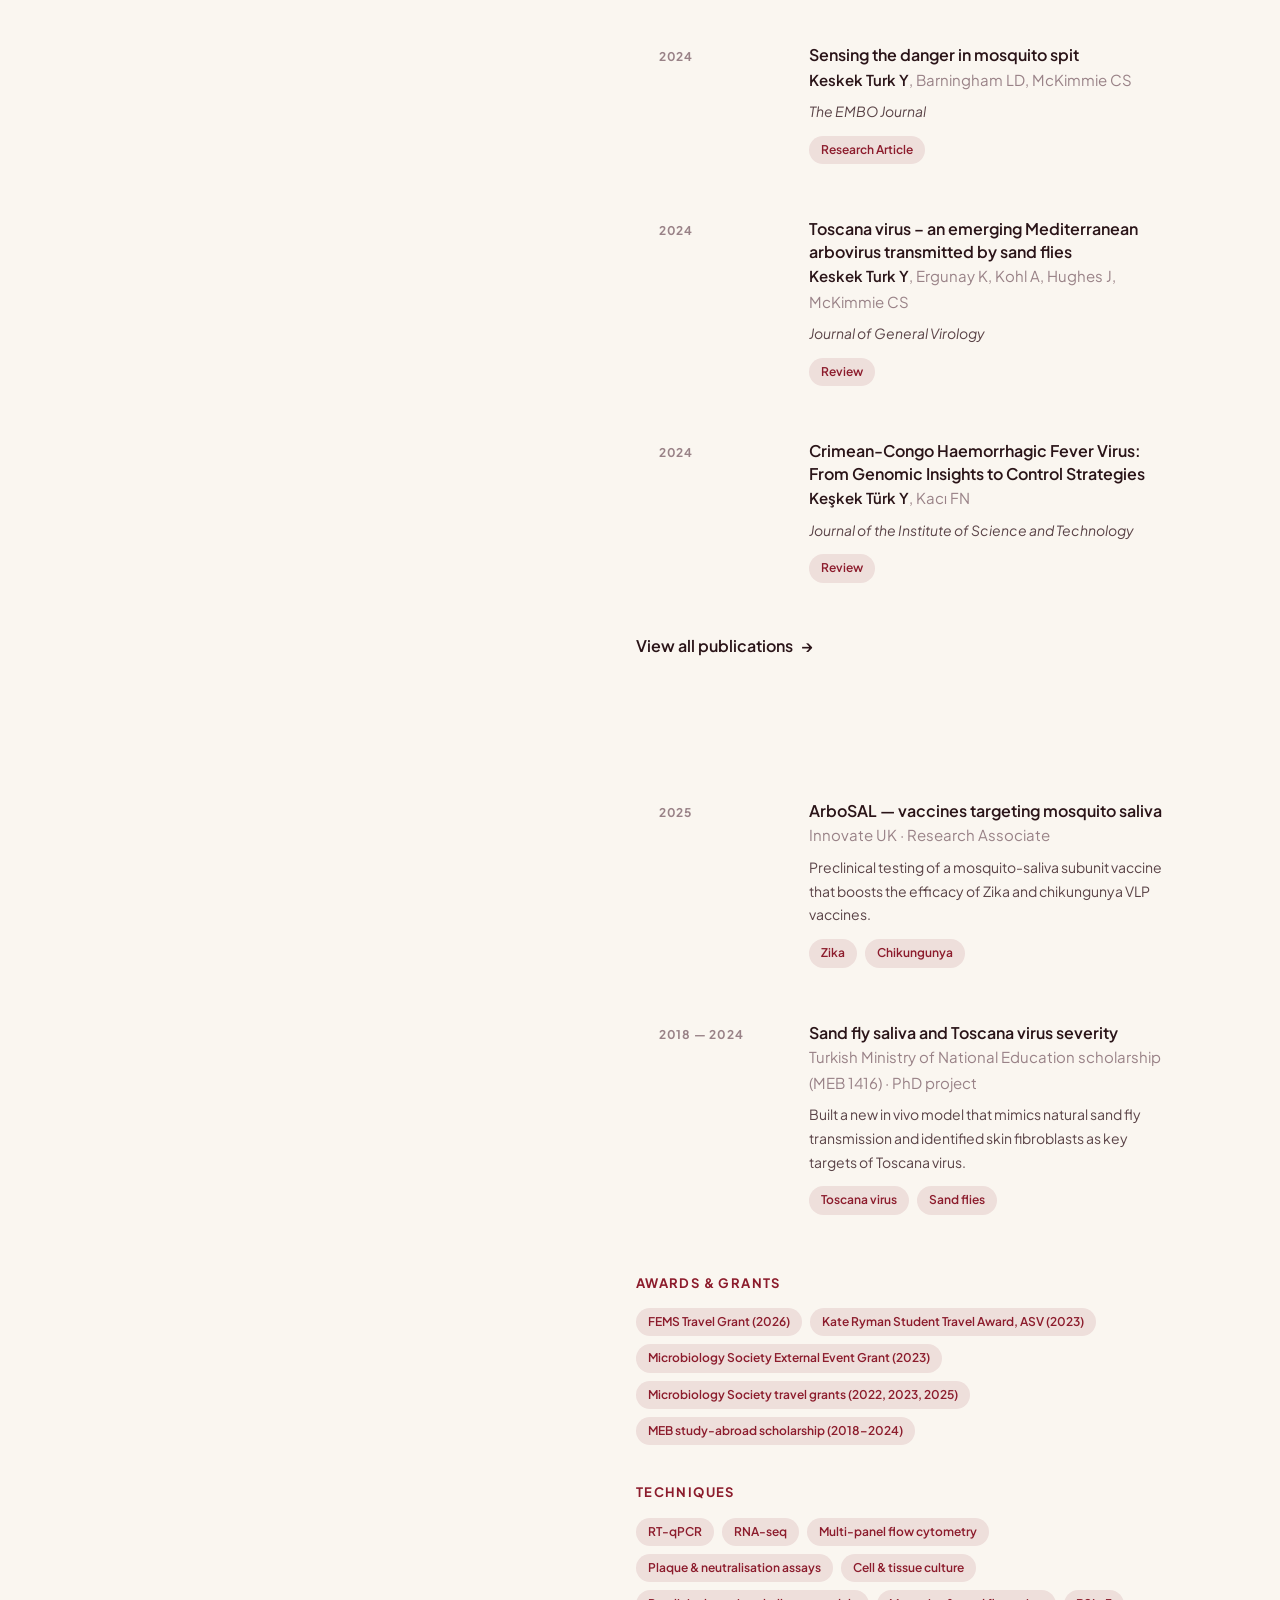
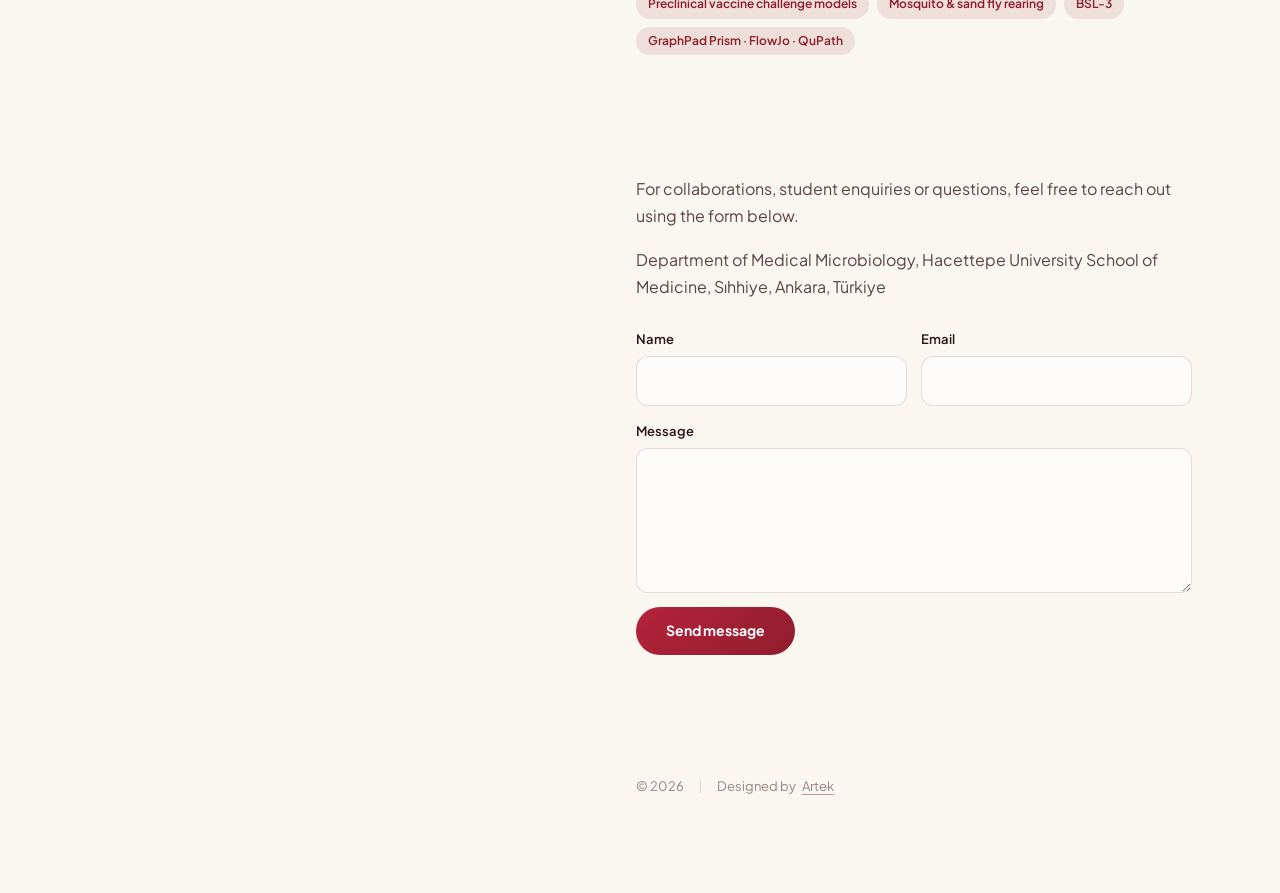
==== commit df01cb35: "Add institution logos and links to education and experience Co-Authored-By: Claude Opus 5.5 <noreply" ====
--- a/index.html
+++ b/index.html
@@ -13,8 +13,8 @@
   <link rel="preconnect" href="https://fonts.googleapis.com">
   <link rel="preconnect" href="https://fonts.gstatic.com" crossorigin>
   <link href="https://fonts.googleapis.com/css2?family=Plus+Jakarta+Sans:wght@400;500;600;700;800&display=swap" rel="stylesheet">
-  <link rel="stylesheet" href="styles.css?v=29">
-  <script src="main.js?v=29" defer></script>
+  <link rel="stylesheet" href="styles.css?v=30">
+  <script src="main.js?v=30" defer></script>
 </head>
 <body>
   <div class="bg-blobs" aria-hidden="true"><span></span><span></span><span></span></div>
@@ -66,26 +66,26 @@
         <h3 class="subhead"><span lang="en">Education</span><span lang="tr">Eğitim</span></h3>
         <ul class="cards">
           <li class="entry">
-            <div class="when"><span lang="en">2021 — 2024</span><span lang="tr">2021 — 2024</span></div>
+            <div class="when"><a class="org-logo" href="https://www.leeds.ac.uk" target="_blank" rel="noopener" title="University of Leeds"><img src="images/logos/leeds.png" alt="University of Leeds" width="40" height="40" loading="lazy"></a><span lang="en">2021 — 2024</span><span lang="tr">2021 — 2024</span></div>
             <div>
               <h3><a class="stretched" href="https://etheses.whiterose.ac.uk/id/eprint/35816/" target="_blank" rel="noopener"><span lang="en">PhD in Virology</span><span lang="tr">Doktora, Viroloji</span> <span class="arrow">↗</span></a></h3>
-              <div class="sub">University of Leeds, School of Medicine · <span lang="en">Thesis: <em>Host Responses to Sandfly Salivary Factors Enhance the Severity of Toscana Virus Infection</em></span><span lang="tr">Tez: <em>Host Responses to Sandfly Salivary Factors Enhance the Severity of Toscana Virus Infection</em></span></div>
+              <div class="sub"><a class="org-link" href="https://www.leeds.ac.uk" target="_blank" rel="noopener">University of Leeds</a>, School of Medicine · <span lang="en">Thesis: <em>Host Responses to Sandfly Salivary Factors Enhance the Severity of Toscana Virus Infection</em></span><span lang="tr">Tez: <em>Host Responses to Sandfly Salivary Factors Enhance the Severity of Toscana Virus Infection</em></span></div>
               <p><span lang="en">Funded by the Turkish Ministry of National Education study-abroad scholarship.</span><span lang="tr">Milli Eğitim Bakanlığı YLSY yurt dışı bursu ile desteklendi.</span></p>
             </div>
           </li>
           <li class="entry">
-            <div class="when"><span lang="en">2017 — 2018</span><span lang="tr">2017 — 2018</span></div>
+            <div class="when"><a class="org-logo" href="https://veteriner.ankara.edu.tr" target="_blank" rel="noopener" title="Ankara University"><img src="images/logos/ankara.png" alt="Ankara University" width="40" height="40" loading="lazy"></a><span lang="en">2017 — 2018</span><span lang="tr">2017 — 2018</span></div>
             <div>
               <h3><span lang="en">Doctoral studies in Virology</span><span lang="tr">Viroloji doktora eğitimi</span></h3>
-              <div class="sub"><span lang="en">Ankara University, Faculty of Veterinary Medicine · discontinued to pursue a PhD in the UK</span><span lang="tr">Ankara Üniversitesi Veteriner Fakültesi · Birleşik Krallık'ta doktora için ayrıldı</span></div>
-            </div>
-          </li>
-          <li class="entry">
-            <div class="when"><span lang="en">2012 — 2017</span><span lang="tr">2012 — 2017</span></div>
+              <div class="sub"><span lang="en"><a class="org-link" href="https://veteriner.ankara.edu.tr" target="_blank" rel="noopener">Ankara University, Faculty of Veterinary Medicine</a> · discontinued to pursue a PhD in the UK</span><span lang="tr"><a class="org-link" href="https://veteriner.ankara.edu.tr" target="_blank" rel="noopener">Ankara Üniversitesi Veteriner Fakültesi</a> · Birleşik Krallık'ta doktora için ayrıldı</span></div>
+            </div>
+          </li>
+          <li class="entry">
+            <div class="when"><a class="org-logo" href="https://veteriner.ankara.edu.tr" target="_blank" rel="noopener" title="Ankara University"><img src="images/logos/ankara.png" alt="Ankara University" width="40" height="40" loading="lazy"></a><span lang="en">2012 — 2017</span><span lang="tr">2012 — 2017</span></div>
             <div>
               <h3><span lang="en">Doctor of Veterinary Medicine (DVM)</span><span lang="tr">Veteriner Hekimlik Lisansı</span></h3>
-              <div class="sub"><span lang="en">Ankara University, Faculty of Veterinary Medicine</span><span lang="tr">Ankara Üniversitesi Veteriner Fakültesi</span></div>
-              <p><span lang="en">Erasmus+ exchange at the University of Veterinary Medicine Hannover, Germany (2016).</span><span lang="tr">Erasmus+ ile Hannover Veteriner Tıp Üniversitesi, Almanya (2016).</span></p>
+              <div class="sub"><span lang="en"><a class="org-link" href="https://veteriner.ankara.edu.tr" target="_blank" rel="noopener">Ankara University, Faculty of Veterinary Medicine</a></span><span lang="tr"><a class="org-link" href="https://veteriner.ankara.edu.tr" target="_blank" rel="noopener">Ankara Üniversitesi Veteriner Fakültesi</a></span></div>
+              <p class="with-logo"><a class="org-logo small" href="https://www.tiho-hannover.de" target="_blank" rel="noopener" title="TiHo Hannover"><img src="images/logos/tiho.png" alt="TiHo Hannover" width="40" height="40" loading="lazy"></a><span lang="en">Erasmus+ exchange at the <a class="org-link" href="https://www.tiho-hannover.de" target="_blank" rel="noopener">University of Veterinary Medicine Hannover</a>, Germany (2016).</span><span lang="tr">Erasmus+ ile <a class="org-link" href="https://www.tiho-hannover.de" target="_blank" rel="noopener">Hannover Veteriner Tıp Üniversitesi</a>, Almanya (2016).</span></p>
             </div>
           </li>
         </ul>
@@ -95,27 +95,27 @@
         <h2 class="section-title"><span lang="en">Experience</span><span lang="tr">Deneyim</span></h2>
         <ul class="cards">
           <li class="entry">
-            <div class="when"><span lang="en">Dec 2025 — Present</span><span lang="tr">Ara 2025 — Günümüz</span></div>
+            <div class="when"><a class="org-logo" href="https://www.hacettepe.edu.tr" target="_blank" rel="noopener" title="Hacettepe University"><img src="images/logos/hacettepe.png" alt="Hacettepe University" width="40" height="40" loading="lazy"></a><span lang="en">Dec 2025 — Present</span><span lang="tr">Ara 2025 — Günümüz</span></div>
             <div>
               <h3><span lang="en">Assistant Professor</span><span lang="tr">Dr. Öğretim Üyesi</span></h3>
-              <div class="sub"><span lang="en">Department of Medical Microbiology, School of Medicine, Hacettepe University · Ankara</span><span lang="tr">Tıbbi Mikrobiyoloji Anabilim Dalı, Tıp Fakültesi, Hacettepe Üniversitesi · Ankara</span></div>
+              <div class="sub"><span lang="en">Department of Medical Microbiology, School of Medicine, <a class="org-link" href="https://www.hacettepe.edu.tr" target="_blank" rel="noopener">Hacettepe University</a> · Ankara</span><span lang="tr">Tıbbi Mikrobiyoloji Anabilim Dalı, Tıp Fakültesi, <a class="org-link" href="https://www.hacettepe.edu.tr" target="_blank" rel="noopener">Hacettepe Üniversitesi</a> · Ankara</span></div>
               <ul class="tags"><li class="tag"><span lang="en">Teaching</span><span lang="tr">Eğitim</span></li><li class="tag"><span lang="en">Research</span><span lang="tr">Araştırma</span></li></ul>
             </div>
           </li>
           <li class="entry">
-            <div class="when"><span lang="en">Jan — Sep 2025</span><span lang="tr">Oca — Eyl 2025</span></div>
+            <div class="when"><a class="org-logo" href="https://www.york.ac.uk" target="_blank" rel="noopener" title="University of York"><img src="images/logos/york.png" alt="University of York" width="40" height="40" loading="lazy"></a><span lang="en">Jan — Sep 2025</span><span lang="tr">Oca — Eyl 2025</span></div>
             <div>
               <h3><span lang="en">Research Associate</span><span lang="tr">Araştırma Görevlisi (Postdoc)</span></h3>
-              <div class="sub">Skin Research Centre, Hull York Medical School, University of York · <span lang="en">UK</span><span lang="tr">Birleşik Krallık</span></div>
+              <div class="sub">Skin Research Centre, Hull York Medical School, <a class="org-link" href="https://www.york.ac.uk" target="_blank" rel="noopener">University of York</a> · <span lang="en">UK</span><span lang="tr">Birleşik Krallık</span></div>
               <p><span lang="en">Designed and ran in vivo challenge experiments to test the immunogenicity and efficacy of a new Zika virus vaccine, within the Innovate UK–funded ArboSAL project.</span><span lang="tr">Innovate UK destekli ArboSAL projesi kapsamında yeni bir Zika virüsü aşısının bağışıklık yanıtını ve etkinliğini test eden in vivo deneyleri tasarlayıp yürüttüm.</span></p>
               <ul class="tags"><li class="tag">Zika virus</li><li class="tag">Vaccines</li><li class="tag">In vivo</li></ul>
             </div>
           </li>
           <li class="entry">
-            <div class="when"><span lang="en">2017 — 2018</span><span lang="tr">2017 — 2018</span></div>
+            <div class="when"><a class="org-logo" href="https://veteriner.ankara.edu.tr" target="_blank" rel="noopener" title="Ankara University"><img src="images/logos/ankara.png" alt="Ankara University" width="40" height="40" loading="lazy"></a><span lang="en">2017 — 2018</span><span lang="tr">2017 — 2018</span></div>
             <div>
               <h3><span lang="en">Doctoral Researcher</span><span lang="tr">Doktora Araştırmacısı</span></h3>
-              <div class="sub"><span lang="en">Department of Virology, Faculty of Veterinary Medicine, Ankara University</span><span lang="tr">Viroloji Anabilim Dalı, Veteriner Fakültesi, Ankara Üniversitesi</span></div>
+              <div class="sub"><span lang="en">Department of Virology, Faculty of Veterinary Medicine, <a class="org-link" href="https://veteriner.ankara.edu.tr" target="_blank" rel="noopener">Ankara University</a></span><span lang="tr">Viroloji Anabilim Dalı, Veteriner Fakültesi, <a class="org-link" href="https://veteriner.ankara.edu.tr" target="_blank" rel="noopener">Ankara Üniversitesi</a></span></div>
               <p><span lang="en">Cell and tissue culture, PCR, ELISA and Western blot in molecular, serological and BSL-3+ laboratories.</span><span lang="tr">Moleküler, serolojik ve BSL-3+ laboratuvarlarında hücre ve doku kültürü, PCR, ELISA ve Western blot çalışmaları.</span></p>
             </div>
           </li>
--- a/styles.css
+++ b/styles.css
@@ -282,6 +282,35 @@
 .entry:hover h3 .arrow { transform: translate(3px, -3px); }
 .entry .sub { color: var(--muted); font-size: 15px; }
 .entry p { font-size: 14px; margin: 8px 0 0; }
+
+/* Institution logos and links */
+.org-logo {
+  position: relative;
+  z-index: 1;
+  display: grid;
+  place-items: center;
+  width: 48px;
+  height: 48px;
+  margin-bottom: 10px;
+  padding: 5px;
+  border-radius: 12px;
+  background: #fff;
+  border: 1px solid var(--border);
+  transition: transform 0.2s, box-shadow 0.2s;
+}
+.org-logo img { width: 100%; height: 100%; object-fit: contain; }
+.org-logo:hover { transform: translateY(-2px); box-shadow: 0 8px 18px -10px rgba(var(--rgb), 0.6); }
+.org-logo.small { display: inline-grid; width: 28px; height: 28px; padding: 3px; border-radius: 8px; margin: 0 8px 0 0; vertical-align: middle; }
+.org-link {
+  position: relative;
+  z-index: 1;
+  color: inherit;
+  text-decoration: underline;
+  text-decoration-color: rgba(var(--rgb), 0.3);
+  text-underline-offset: 3px;
+  transition: color 0.2s, text-decoration-color 0.2s;
+}
+.org-link:hover { color: var(--accent); text-decoration-color: currentColor; }
 
 /* Whole card clickable when it has a main link */
 .entry a.stretched::after { content: ''; position: absolute; inset: 0; }
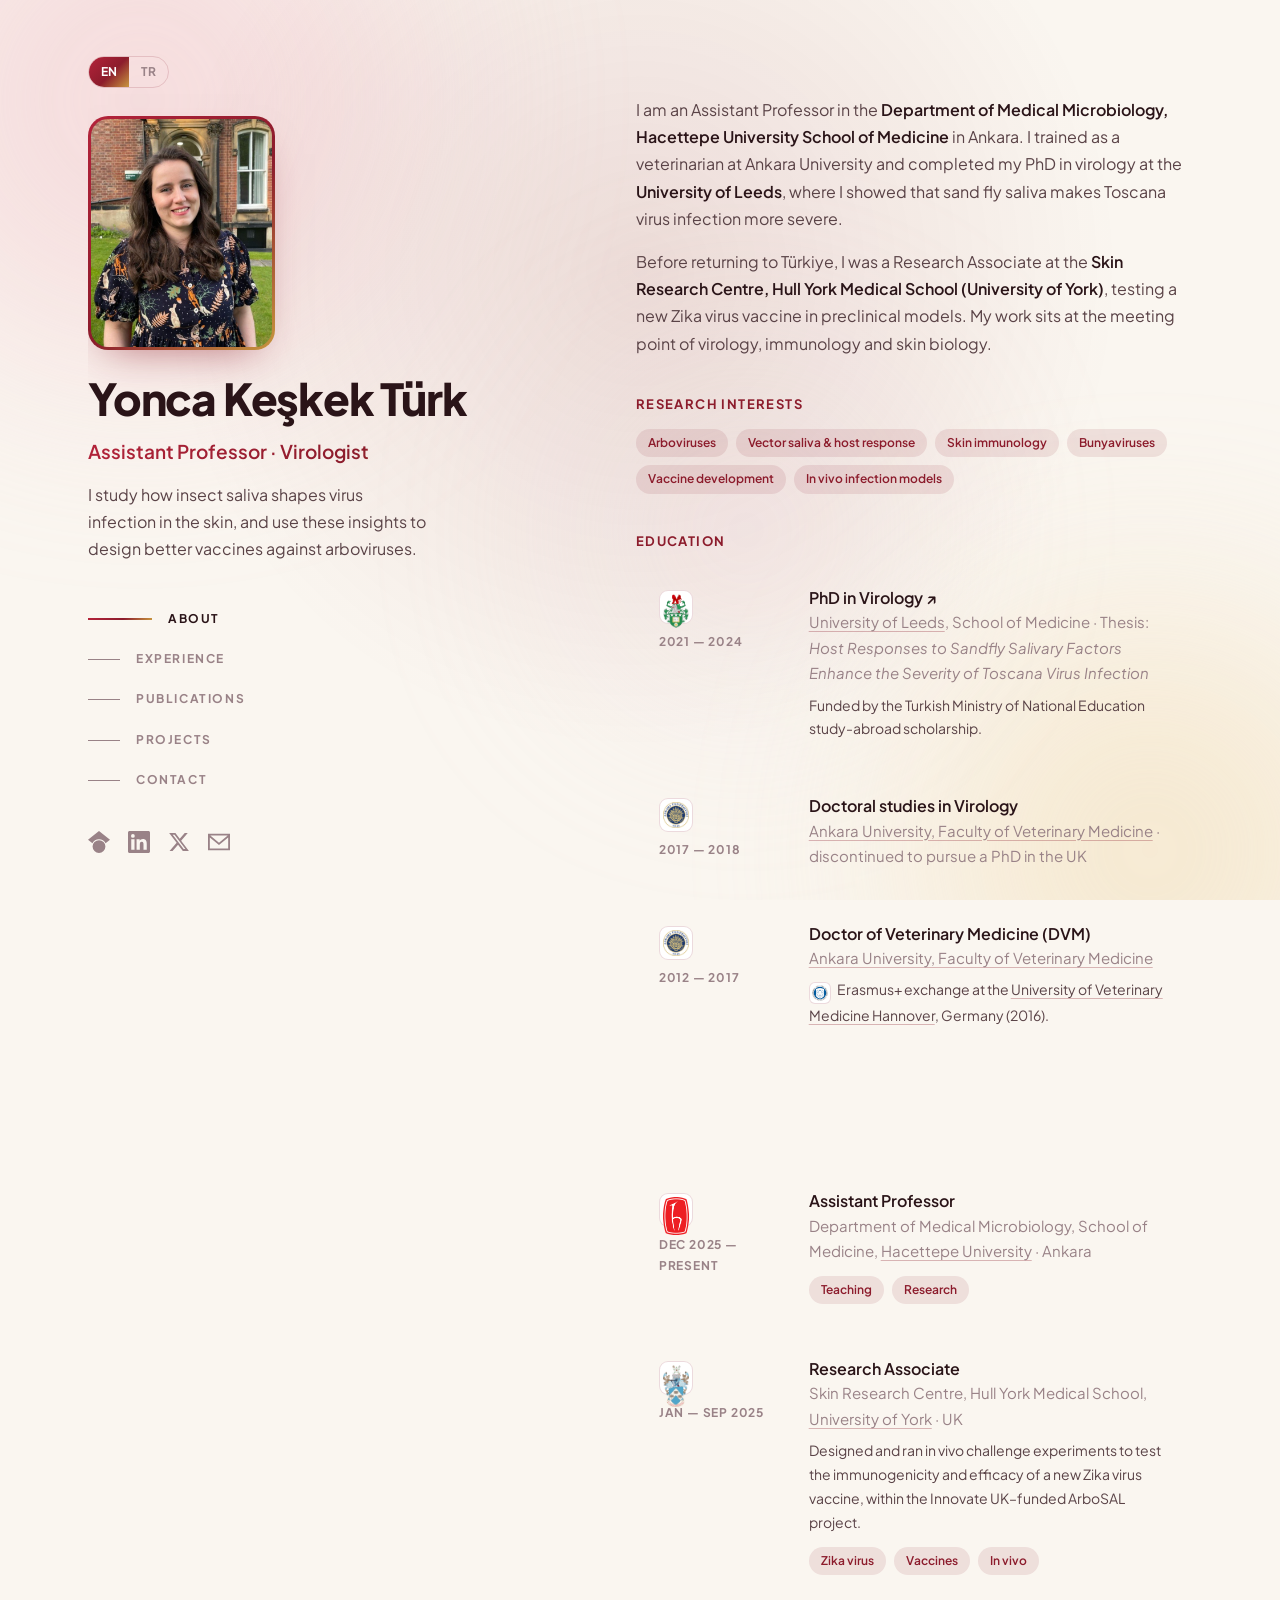
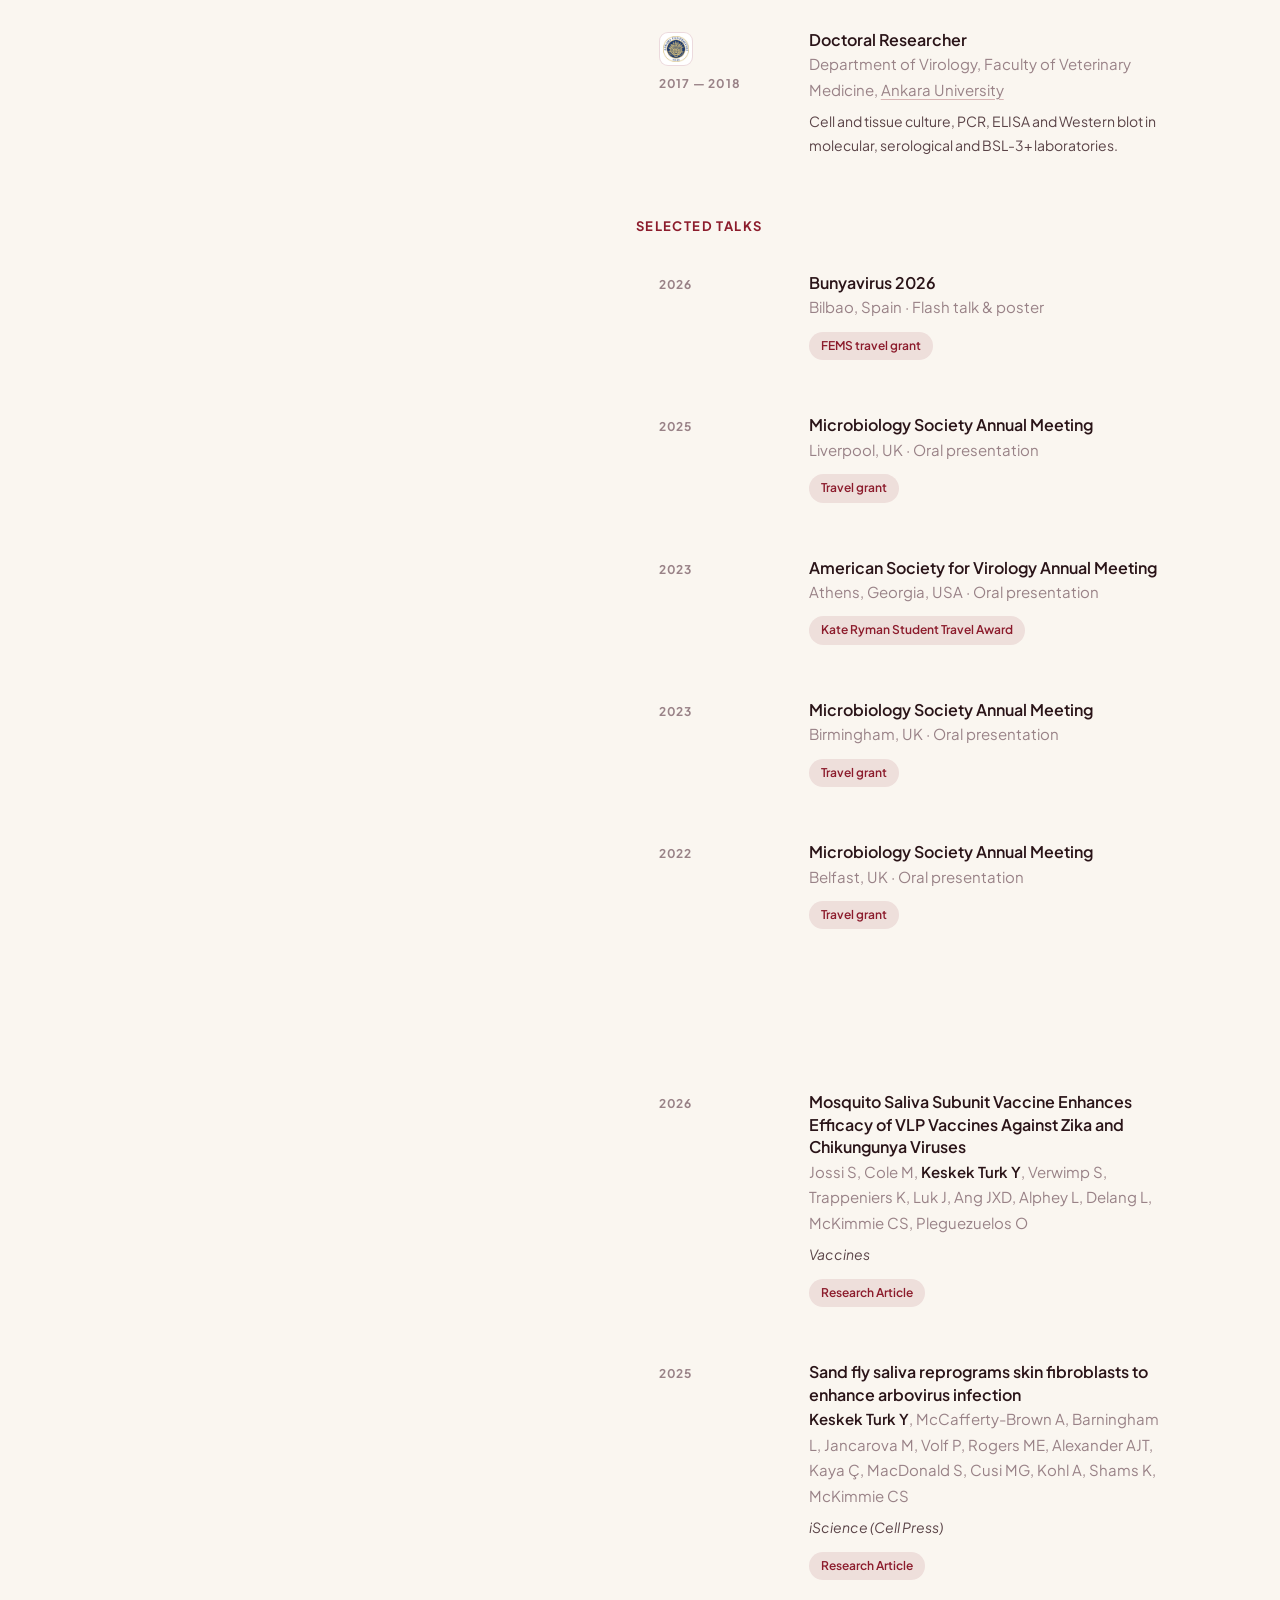
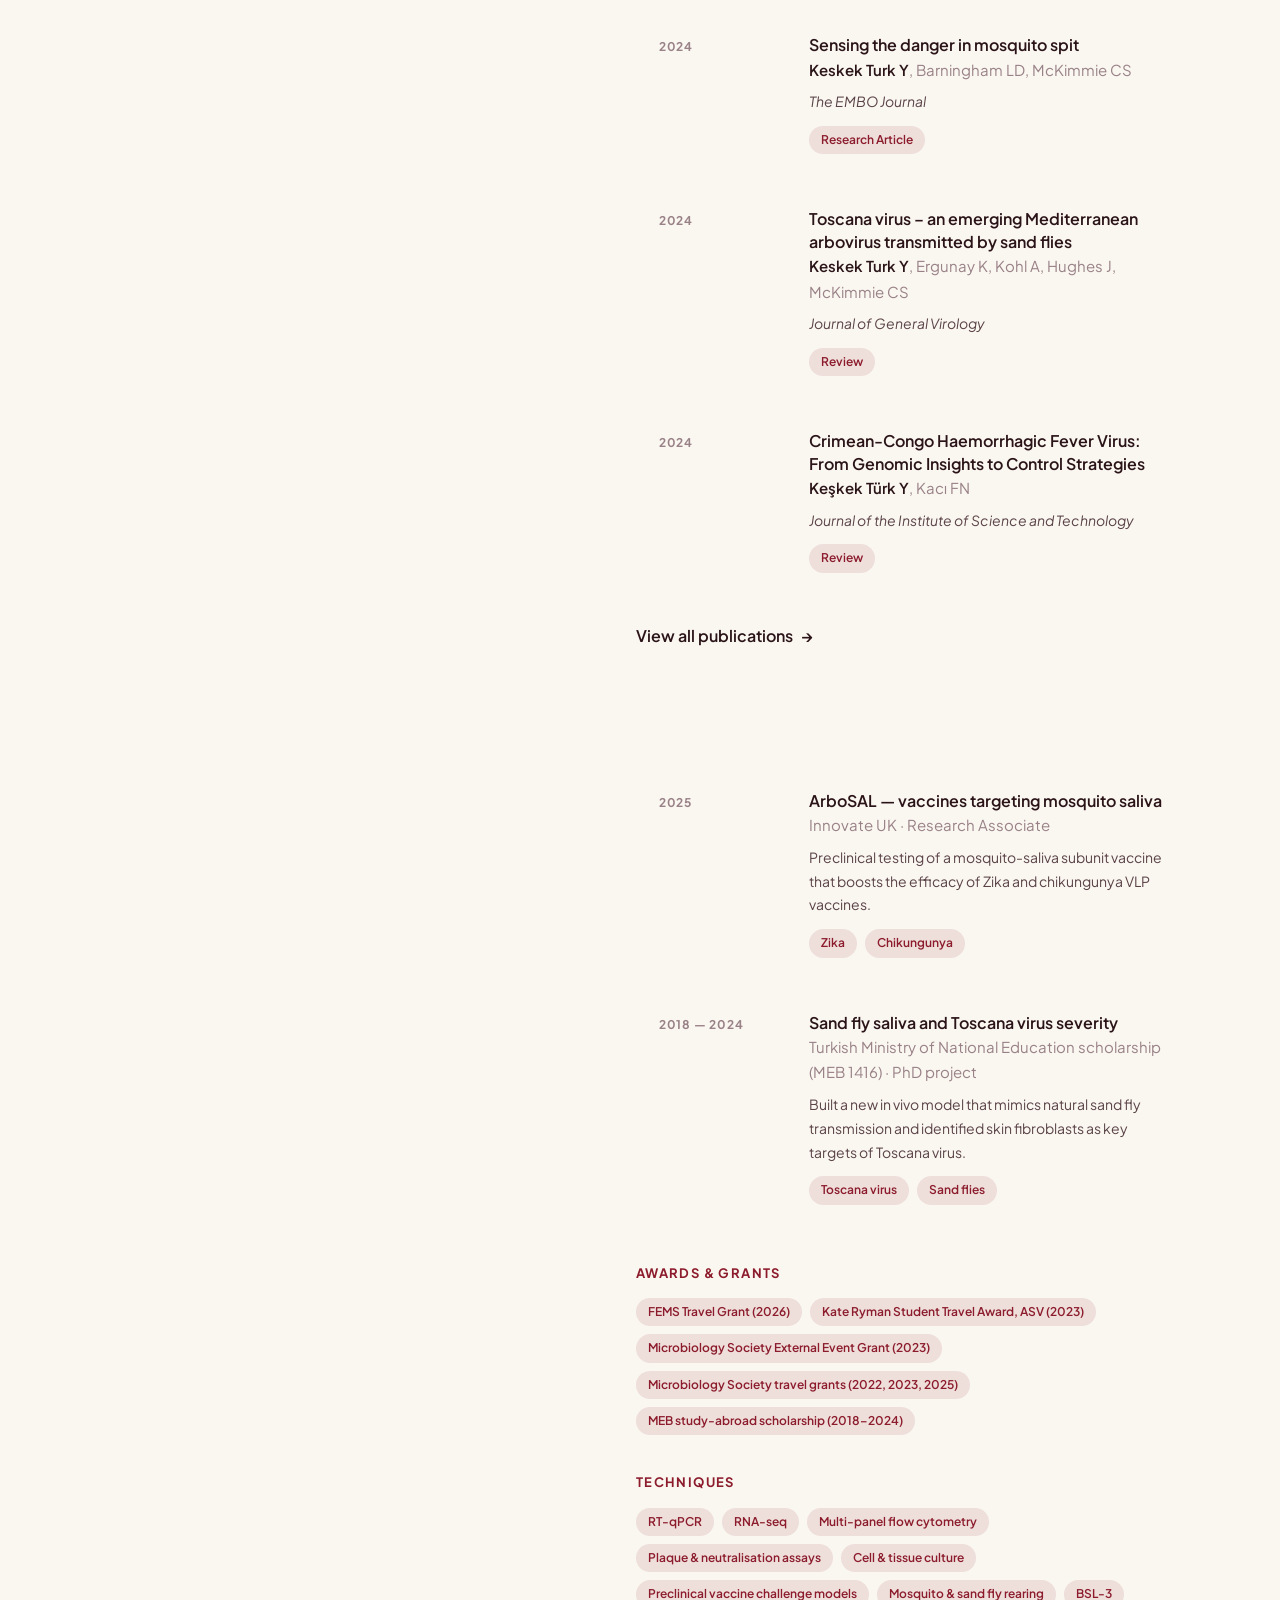
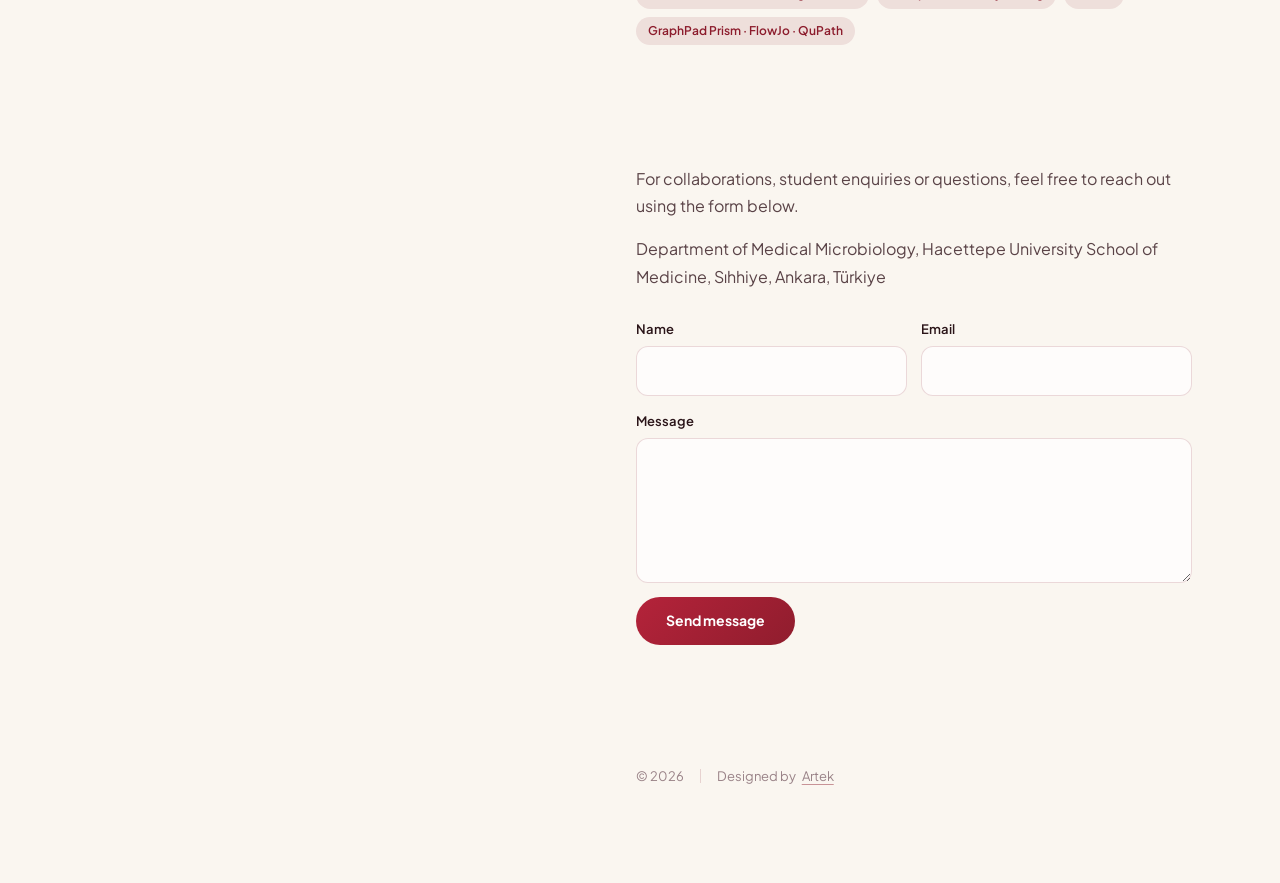
==== commit 0e2cfb36: "Make institution logos more compact Co-Authored-By: Claude Opus 5.5 <noreply@anthropic.com>" ====
--- a/index.html
+++ b/index.html
@@ -13,8 +13,8 @@
   <link rel="preconnect" href="https://fonts.googleapis.com">
   <link rel="preconnect" href="https://fonts.gstatic.com" crossorigin>
   <link href="https://fonts.googleapis.com/css2?family=Plus+Jakarta+Sans:wght@400;500;600;700;800&display=swap" rel="stylesheet">
-  <link rel="stylesheet" href="styles.css?v=30">
-  <script src="main.js?v=30" defer></script>
+  <link rel="stylesheet" href="styles.css?v=31">
+  <script src="main.js?v=31" defer></script>
 </head>
 <body>
   <div class="bg-blobs" aria-hidden="true"><span></span><span></span><span></span></div>
--- a/styles.css
+++ b/styles.css
@@ -289,18 +289,18 @@
   z-index: 1;
   display: grid;
   place-items: center;
-  width: 48px;
-  height: 48px;
-  margin-bottom: 10px;
-  padding: 5px;
-  border-radius: 12px;
+  width: 34px;
+  height: 34px;
+  margin-bottom: 8px;
+  padding: 3px;
+  border-radius: 9px;
   background: #fff;
   border: 1px solid var(--border);
   transition: transform 0.2s, box-shadow 0.2s;
 }
 .org-logo img { width: 100%; height: 100%; object-fit: contain; }
 .org-logo:hover { transform: translateY(-2px); box-shadow: 0 8px 18px -10px rgba(var(--rgb), 0.6); }
-.org-logo.small { display: inline-grid; width: 28px; height: 28px; padding: 3px; border-radius: 8px; margin: 0 8px 0 0; vertical-align: middle; }
+.org-logo.small { display: inline-grid; width: 22px; height: 22px; padding: 2px; border-radius: 6px; margin: 0 6px 0 0; vertical-align: -6px; }
 .org-link {
   position: relative;
   z-index: 1;
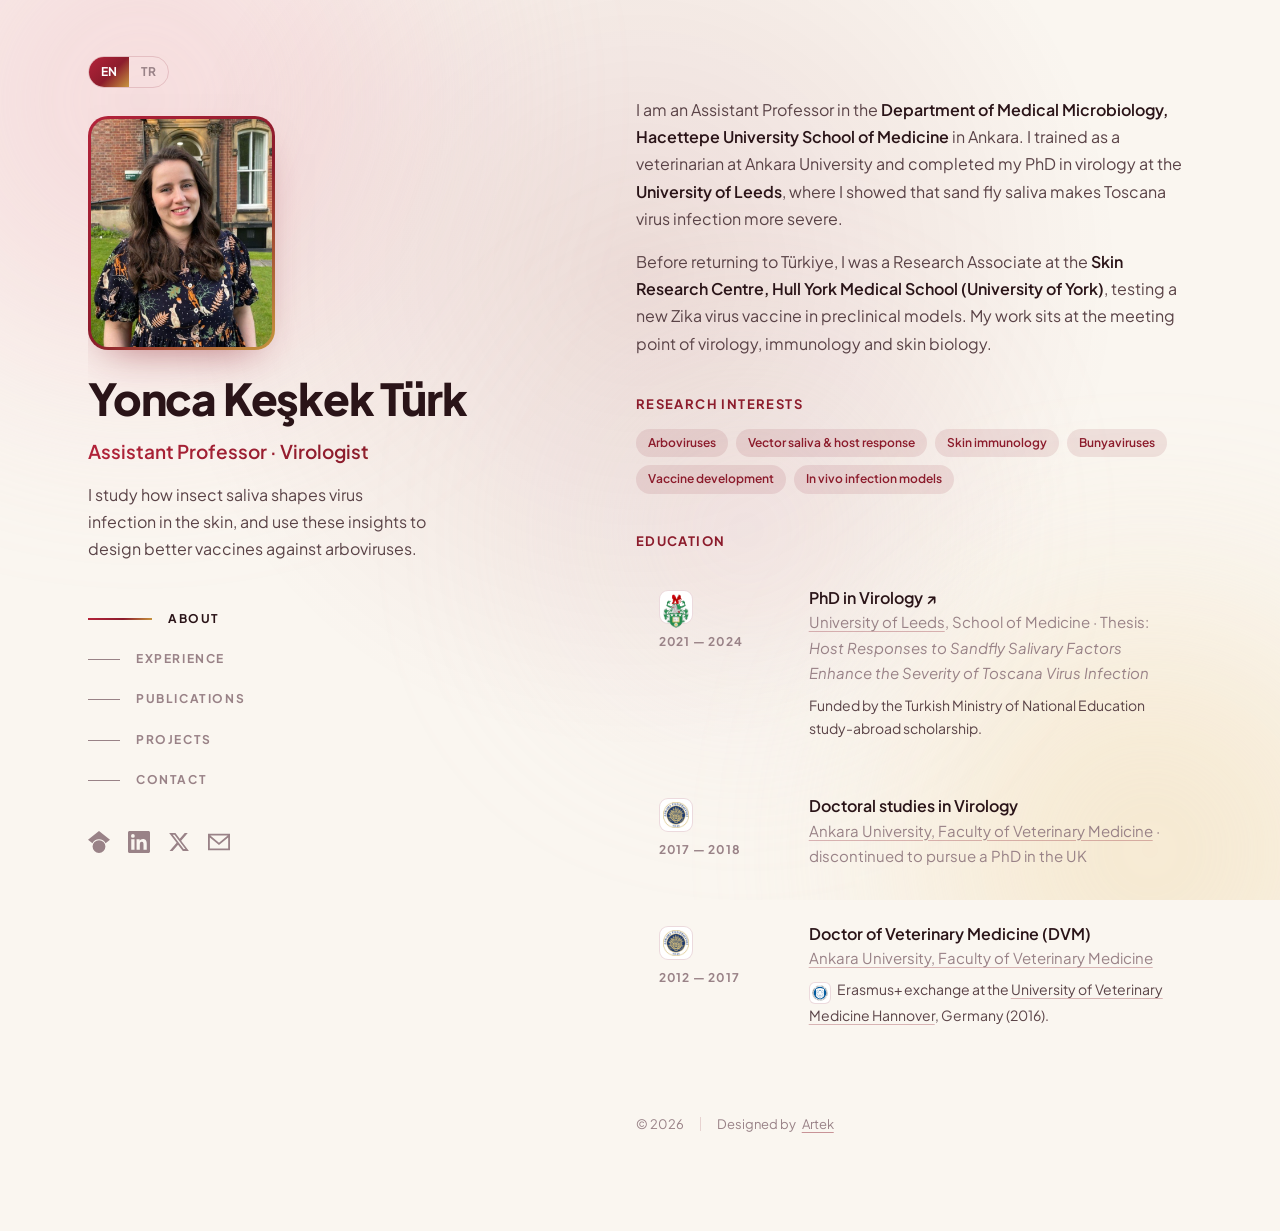
==== commit 76b466ed: "Show one section at a time on desktop (nav works as tabs) Co-Authored-By: Claude Opus 5.5 <noreply@a" ====
--- a/index.html
+++ b/index.html
@@ -13,8 +13,8 @@
   <link rel="preconnect" href="https://fonts.googleapis.com">
   <link rel="preconnect" href="https://fonts.gstatic.com" crossorigin>
   <link href="https://fonts.googleapis.com/css2?family=Plus+Jakarta+Sans:wght@400;500;600;700;800&display=swap" rel="stylesheet">
-  <link rel="stylesheet" href="styles.css?v=31">
-  <script src="main.js?v=31" defer></script>
+  <link rel="stylesheet" href="styles.css?v=33">
+  <script src="main.js?v=33" defer></script>
 </head>
 <body>
   <div class="bg-blobs" aria-hidden="true"><span></span><span></span><span></span></div>
--- a/styles.css
+++ b/styles.css
@@ -24,7 +24,7 @@
 
 * { box-sizing: border-box; margin: 0; padding: 0; }
 
-html { scroll-behavior: smooth; }
+html { scroll-behavior: auto; } /* in-page smooth scroll is handled in main.js */
 
 body {
   background: var(--bg);
@@ -75,7 +75,6 @@
 
 @media (prefers-reduced-motion: reduce) {
   .bg-blobs span { animation: none; }
-  html { scroll-behavior: auto; }
 }
 
 .spotlight {
@@ -215,6 +214,16 @@
 .content { padding: 96px 0; }
 
 section { margin-bottom: 120px; scroll-margin-top: 96px; }
+
+/* Tab mode (wide screens): one section visible at a time */
+.tabbed .content { min-height: 100vh; display: flex; flex-direction: column; }
+.tabbed section { margin-bottom: 64px; animation: section-in 0.35s ease both; }
+.tabbed footer.note { margin-top: auto; }
+@keyframes section-in {
+  from { opacity: 0; transform: translateY(10px); }
+  to   { opacity: 1; transform: none; }
+}
+@media (prefers-reduced-motion: reduce) { .tabbed section { animation: none; } }
 
 .section-title {
   display: none;
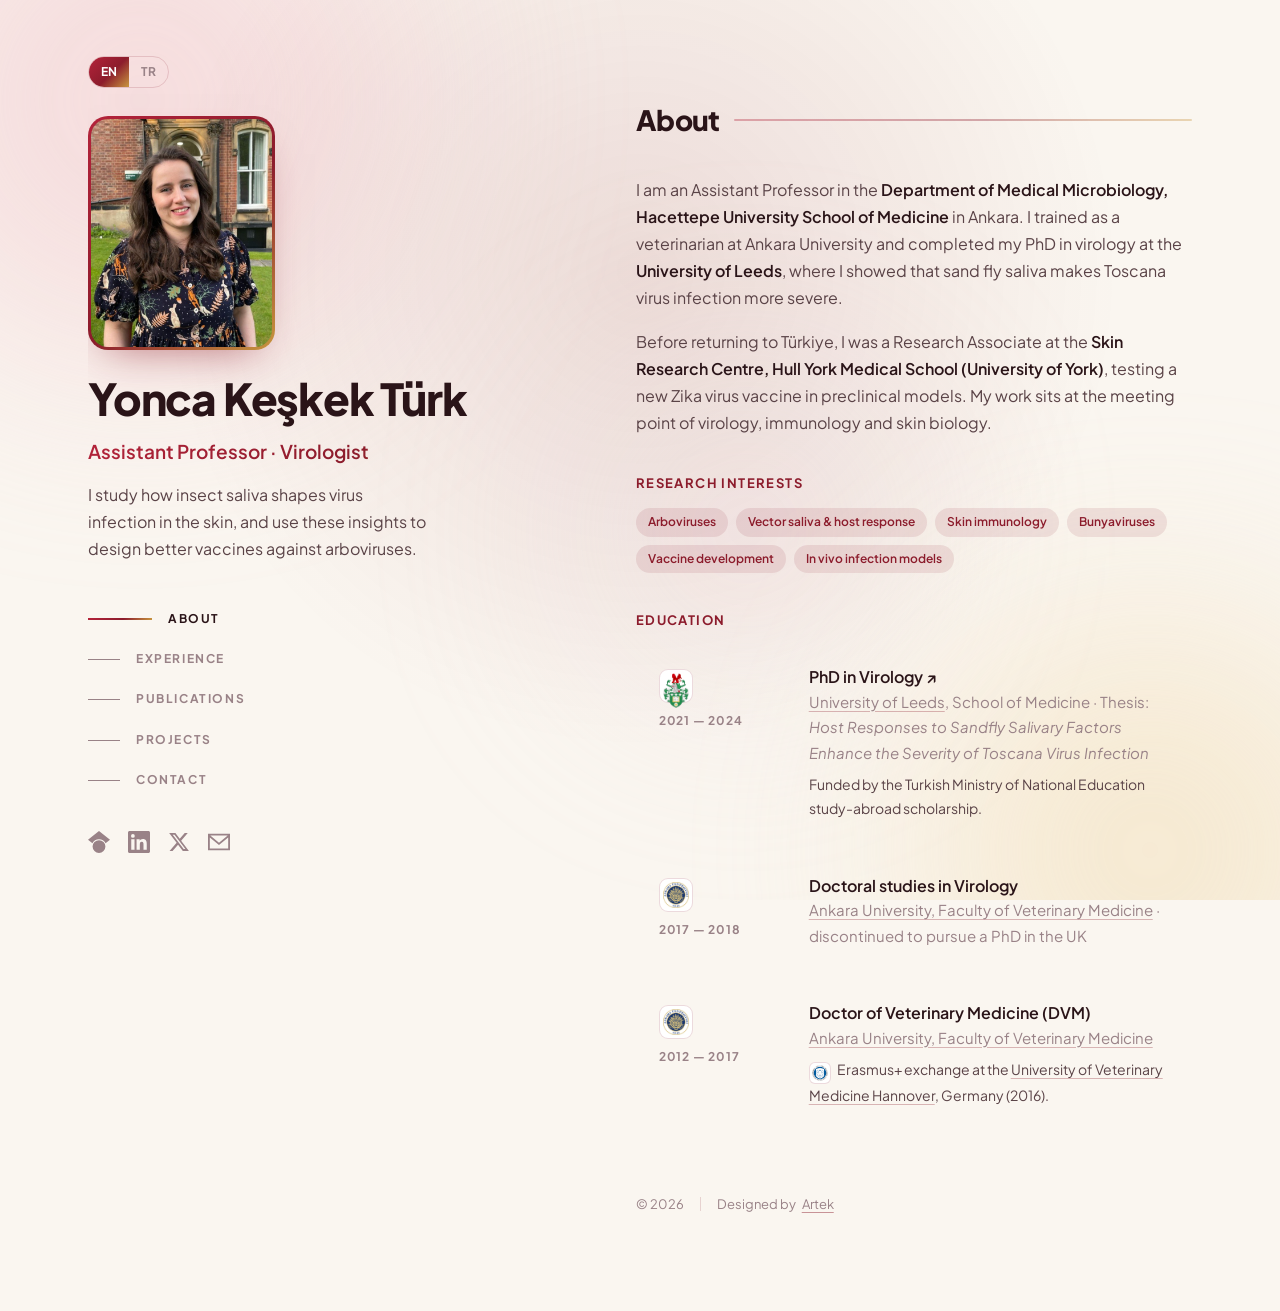
==== commit 866a437c: "Show section headings in desktop tab view Co-Authored-By: Claude Opus 5.5 <noreply@anthropic.com>" ====
--- a/index.html
+++ b/index.html
@@ -13,8 +13,8 @@
   <link rel="preconnect" href="https://fonts.googleapis.com">
   <link rel="preconnect" href="https://fonts.gstatic.com" crossorigin>
   <link href="https://fonts.googleapis.com/css2?family=Plus+Jakarta+Sans:wght@400;500;600;700;800&display=swap" rel="stylesheet">
-  <link rel="stylesheet" href="styles.css?v=33">
-  <script src="main.js?v=33" defer></script>
+  <link rel="stylesheet" href="styles.css?v=34">
+  <script src="main.js?v=34" defer></script>
 </head>
 <body>
   <div class="bg-blobs" aria-hidden="true"><span></span><span></span><span></span></div>
--- a/styles.css
+++ b/styles.css
@@ -219,6 +219,24 @@
 .tabbed .content { min-height: 100vh; display: flex; flex-direction: column; }
 .tabbed section { margin-bottom: 64px; animation: section-in 0.35s ease both; }
 .tabbed footer.note { margin-top: auto; }
+.tabbed .section-title {
+  display: flex;
+  align-items: center;
+  gap: 14px;
+  font-size: 28px;
+  font-weight: 800;
+  letter-spacing: -0.6px;
+  text-transform: none;
+  margin-bottom: 32px;
+}
+.tabbed .section-title::after {
+  content: '';
+  flex: 1;
+  height: 2px;
+  border-radius: 2px;
+  background: var(--gradient);
+  opacity: 0.35;
+}
 @keyframes section-in {
   from { opacity: 0; transform: translateY(10px); }
   to   { opacity: 1; transform: none; }
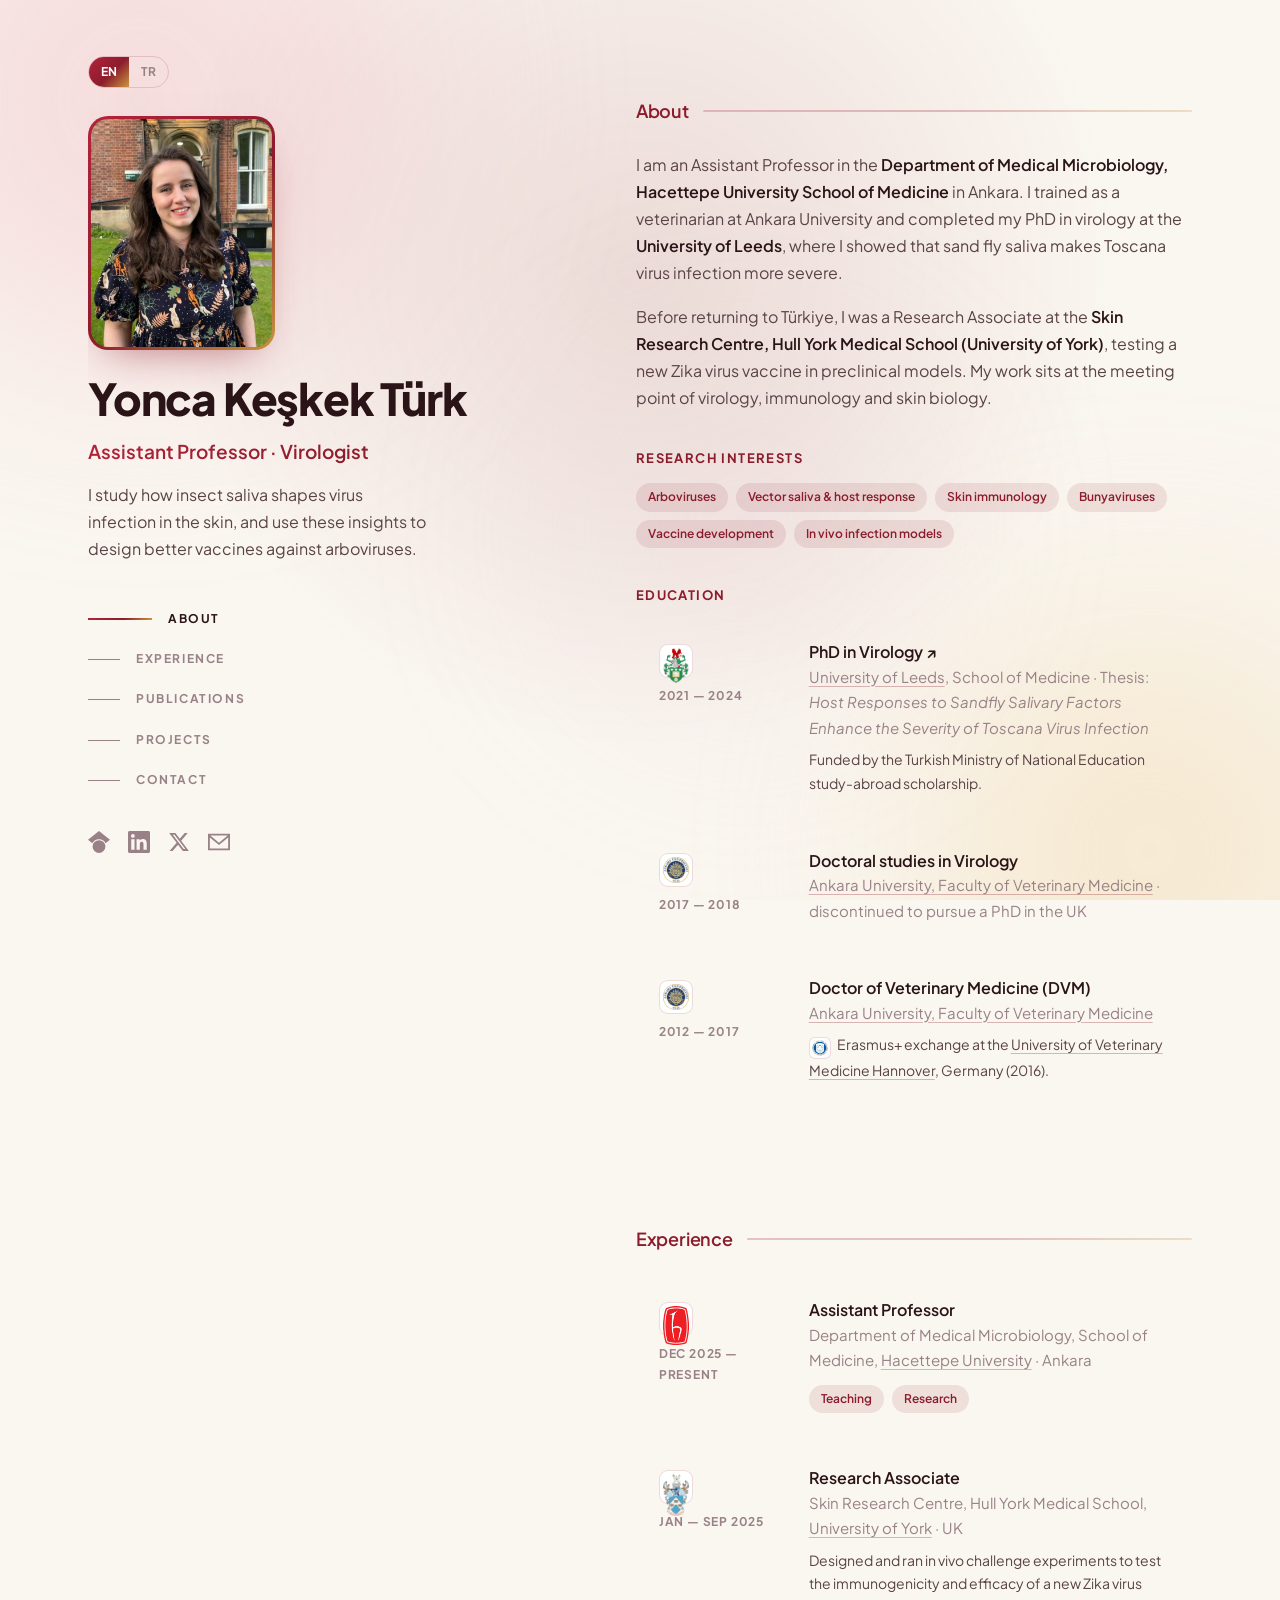
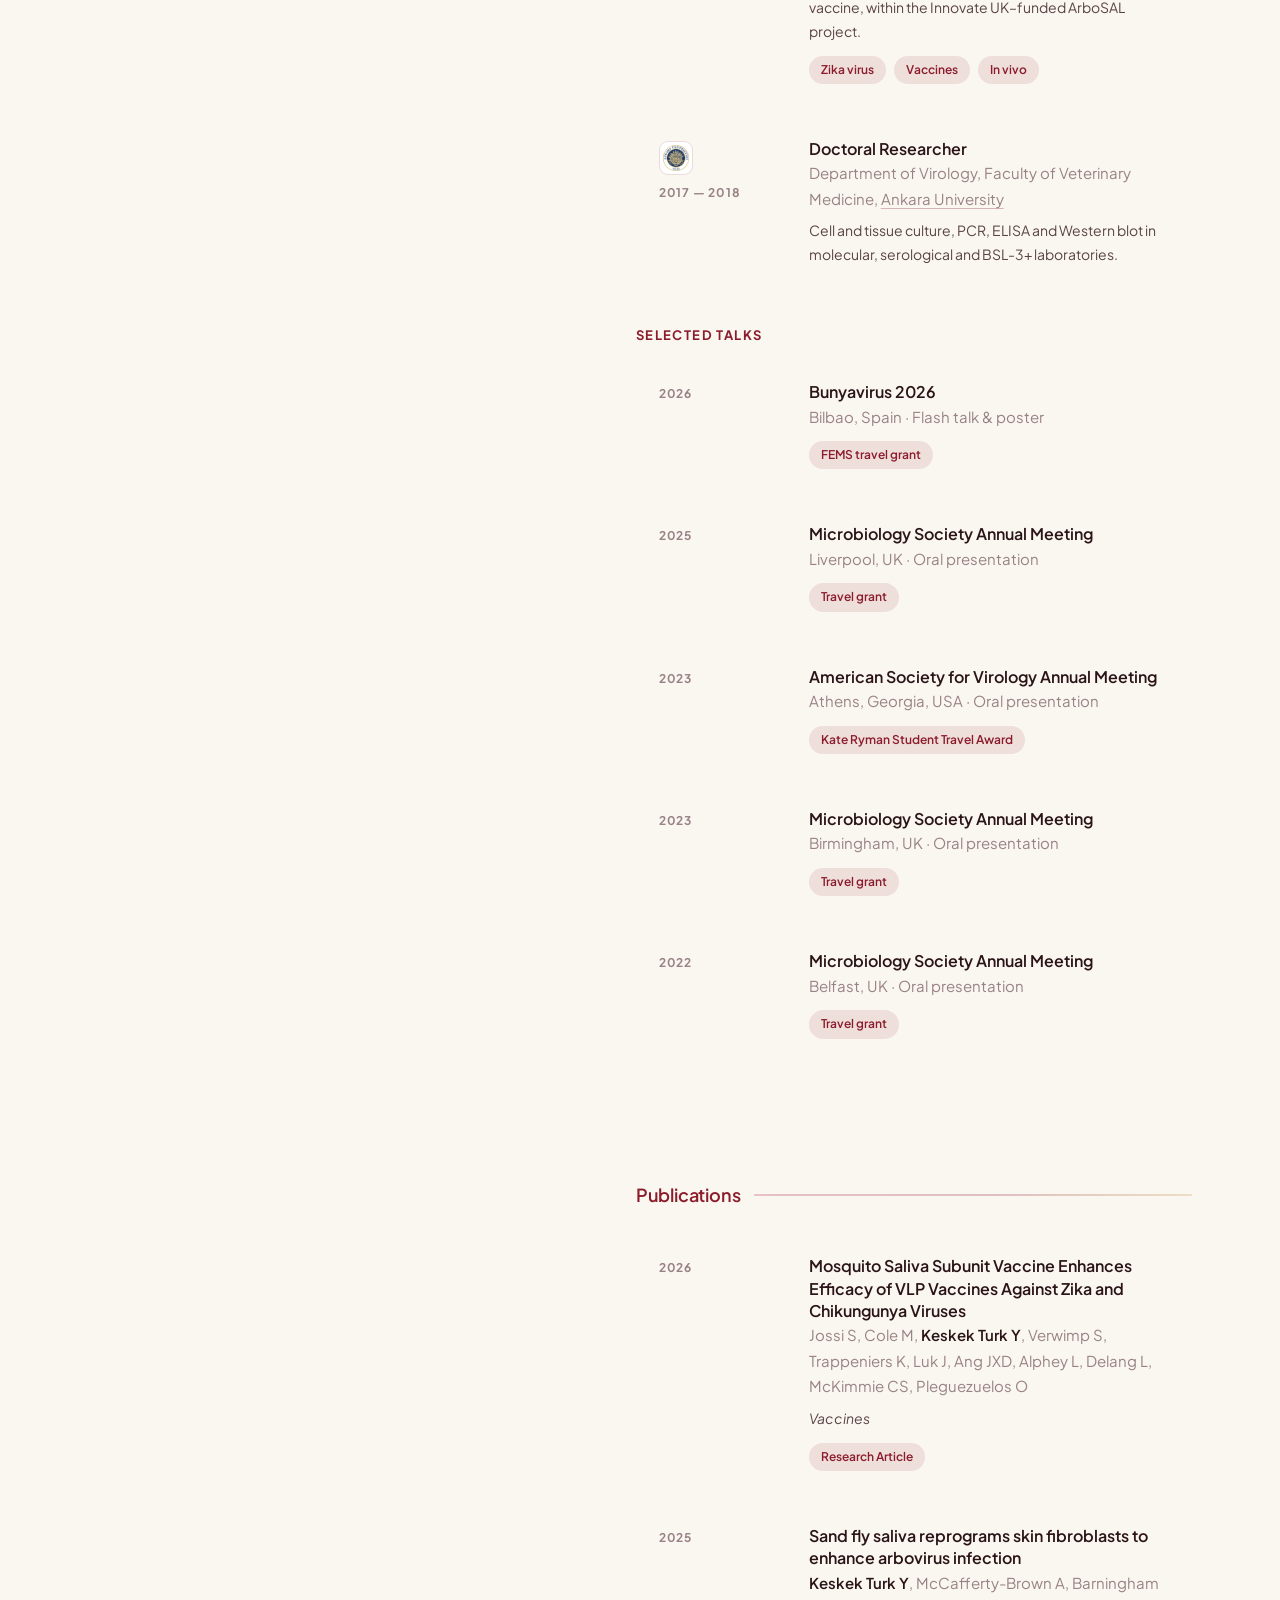
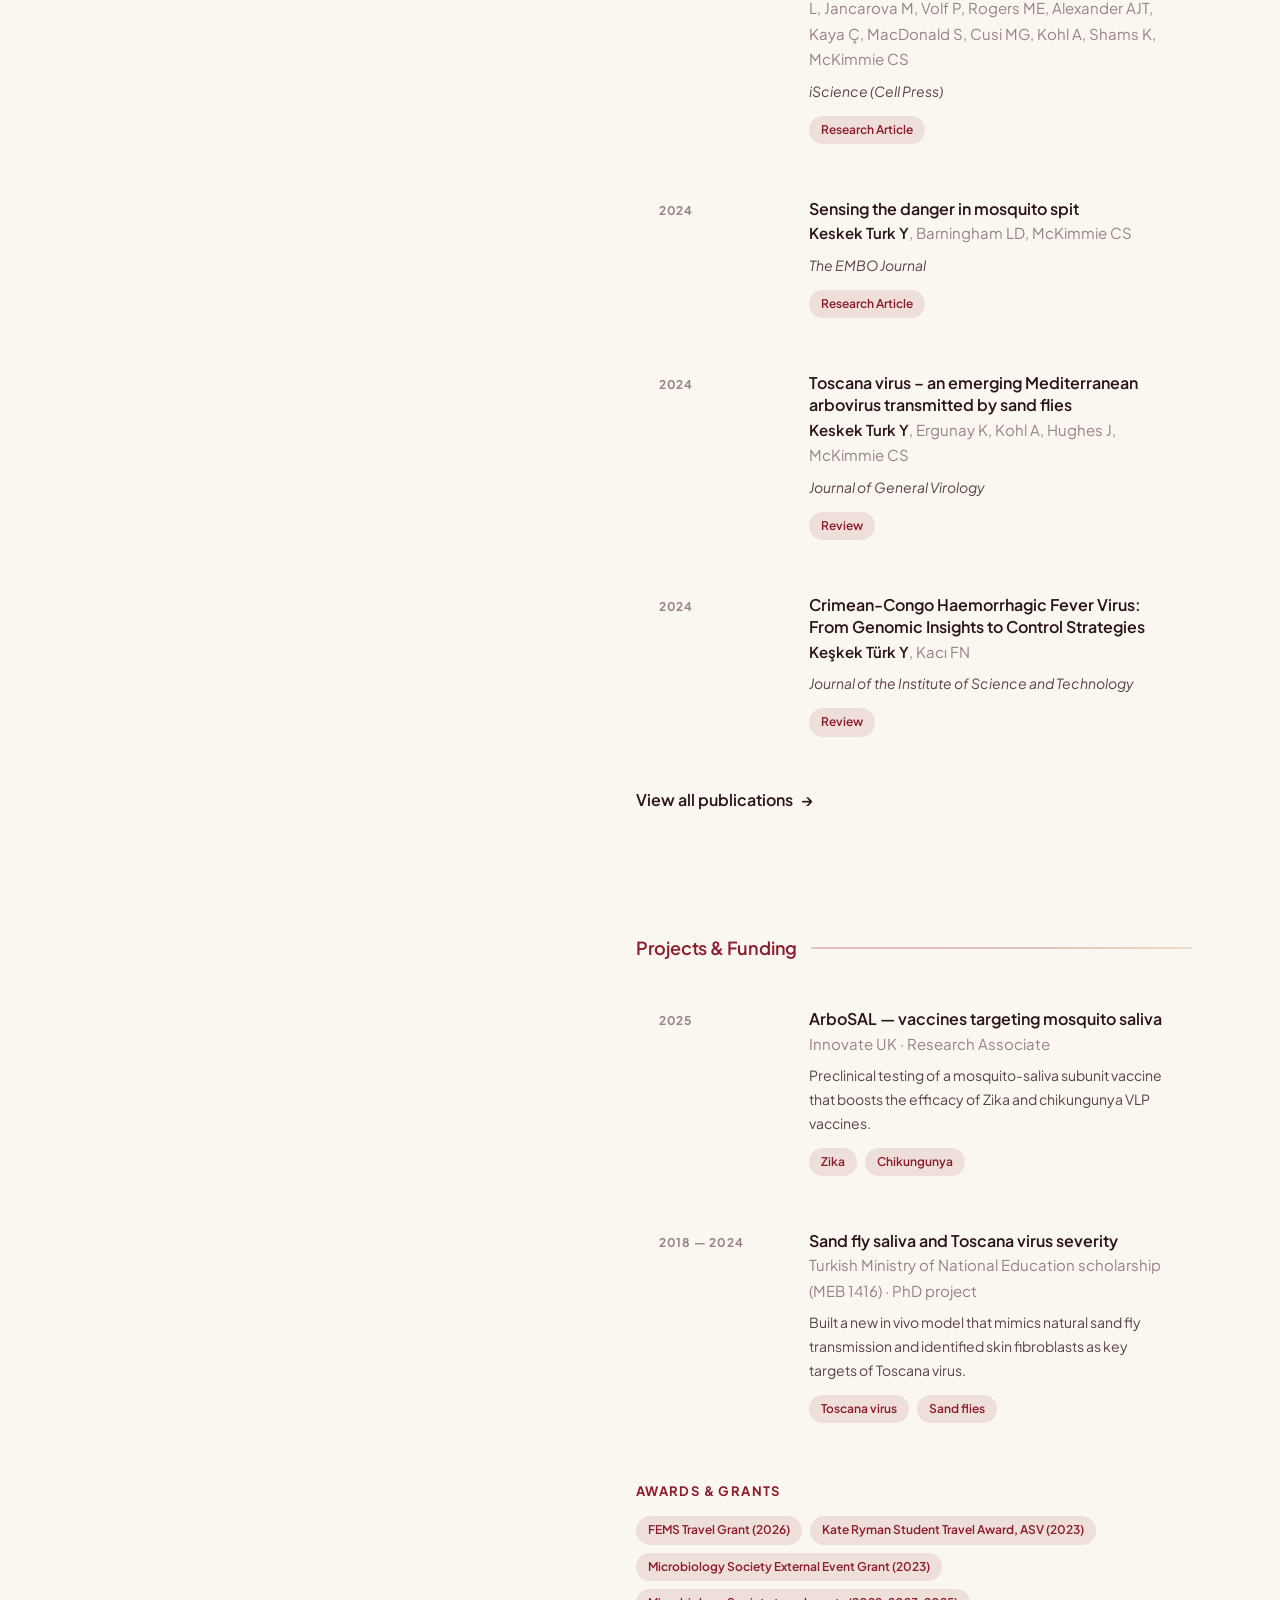
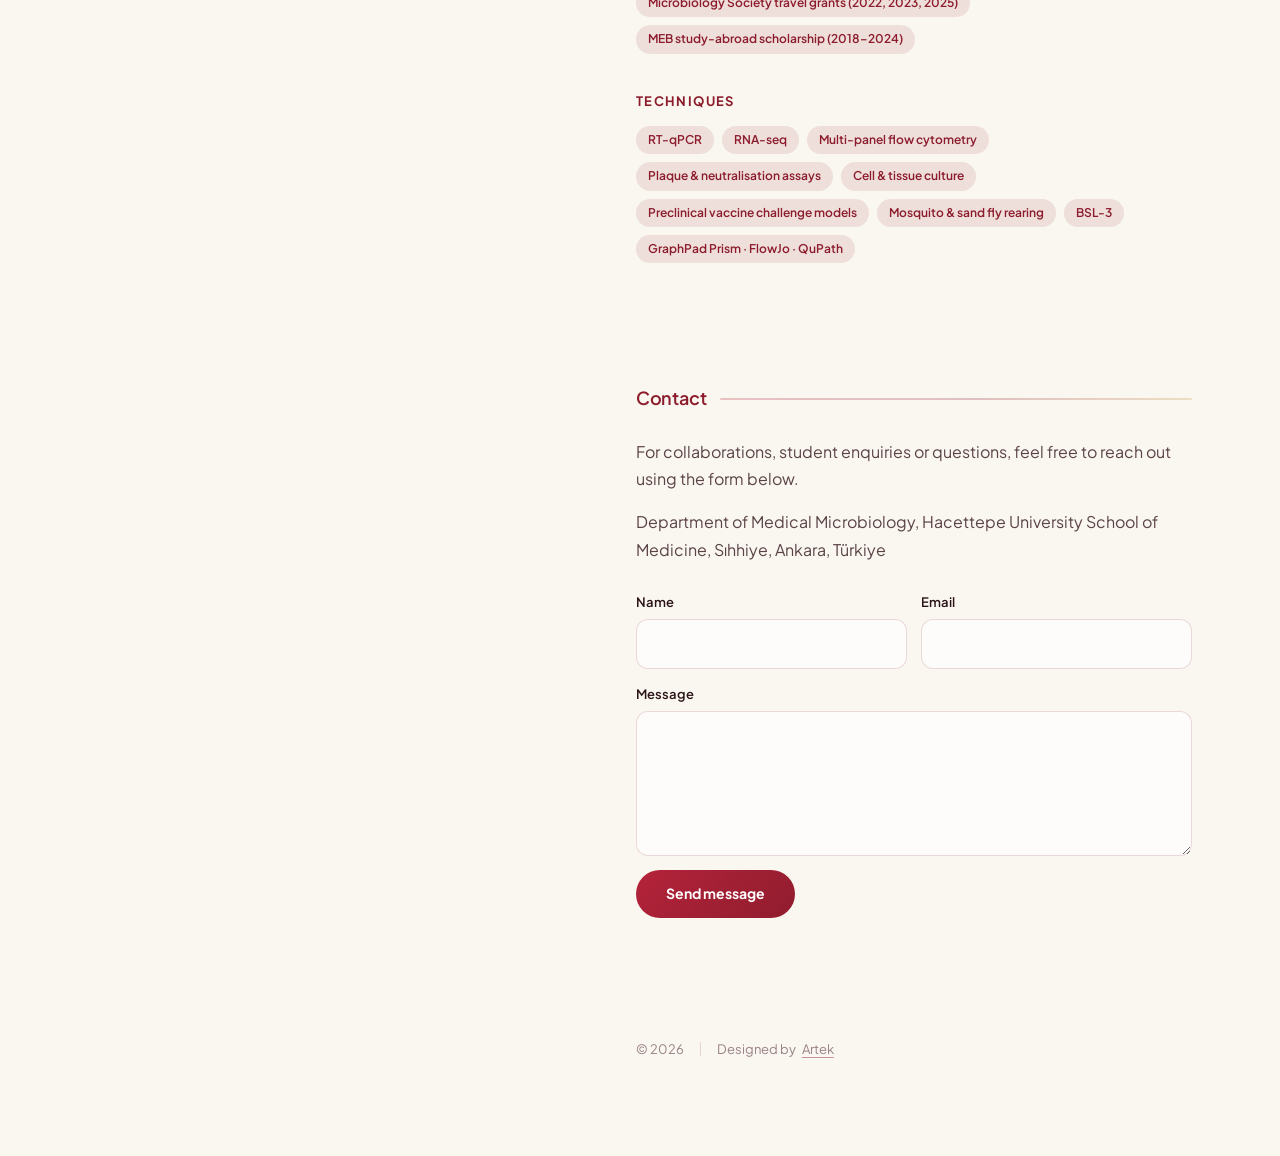
==== commit 38dcf60d: "Back to continuous scroll (300ms nav scroll); lighter, smaller section headings Co-Authored-By: Clau" ====
--- a/index.html
+++ b/index.html
@@ -13,8 +13,8 @@
   <link rel="preconnect" href="https://fonts.googleapis.com">
   <link rel="preconnect" href="https://fonts.gstatic.com" crossorigin>
   <link href="https://fonts.googleapis.com/css2?family=Plus+Jakarta+Sans:wght@400;500;600;700;800&display=swap" rel="stylesheet">
-  <link rel="stylesheet" href="styles.css?v=34">
-  <script src="main.js?v=34" defer></script>
+  <link rel="stylesheet" href="styles.css?v=36">
+  <script src="main.js?v=36" defer></script>
 </head>
 <body>
   <div class="bg-blobs" aria-hidden="true"><span></span><span></span><span></span></div>
--- a/styles.css
+++ b/styles.css
@@ -215,33 +215,28 @@
 
 section { margin-bottom: 120px; scroll-margin-top: 96px; }
 
-/* Tab mode (wide screens): one section visible at a time */
-.tabbed .content { min-height: 100vh; display: flex; flex-direction: column; }
-.tabbed section { margin-bottom: 64px; animation: section-in 0.35s ease both; }
-.tabbed footer.note { margin-top: auto; }
-.tabbed .section-title {
-  display: flex;
-  align-items: center;
-  gap: 14px;
-  font-size: 28px;
-  font-weight: 800;
-  letter-spacing: -0.6px;
-  text-transform: none;
-  margin-bottom: 32px;
-}
-.tabbed .section-title::after {
-  content: '';
-  flex: 1;
-  height: 2px;
-  border-radius: 2px;
-  background: var(--gradient);
-  opacity: 0.35;
-}
-@keyframes section-in {
-  from { opacity: 0; transform: translateY(10px); }
-  to   { opacity: 1; transform: none; }
-}
-@media (prefers-reduced-motion: reduce) { .tabbed section { animation: none; } }
+/* Section headings (desktop) */
+@media (min-width: 1001px) {
+  .content .section-title {
+    display: flex;
+    align-items: center;
+    gap: 14px;
+    font-size: 18px;
+    font-weight: 600;
+    letter-spacing: -0.2px;
+    text-transform: none;
+    color: var(--accent);
+    margin-bottom: 24px;
+  }
+  .content .section-title::after {
+    content: '';
+    flex: 1;
+    height: 2px;
+    border-radius: 2px;
+    background: var(--gradient);
+    opacity: 0.25;
+  }
+}
 
 .section-title {
   display: none;
@@ -476,7 +471,7 @@
   .socials { margin-top: 28px; }
   .content { padding: 24px 0 64px; }
   section { margin-bottom: 80px; scroll-margin-top: 24px; }
-  .section-title {
+  .content .section-title {
     display: block;
     position: sticky;
     top: 0;
